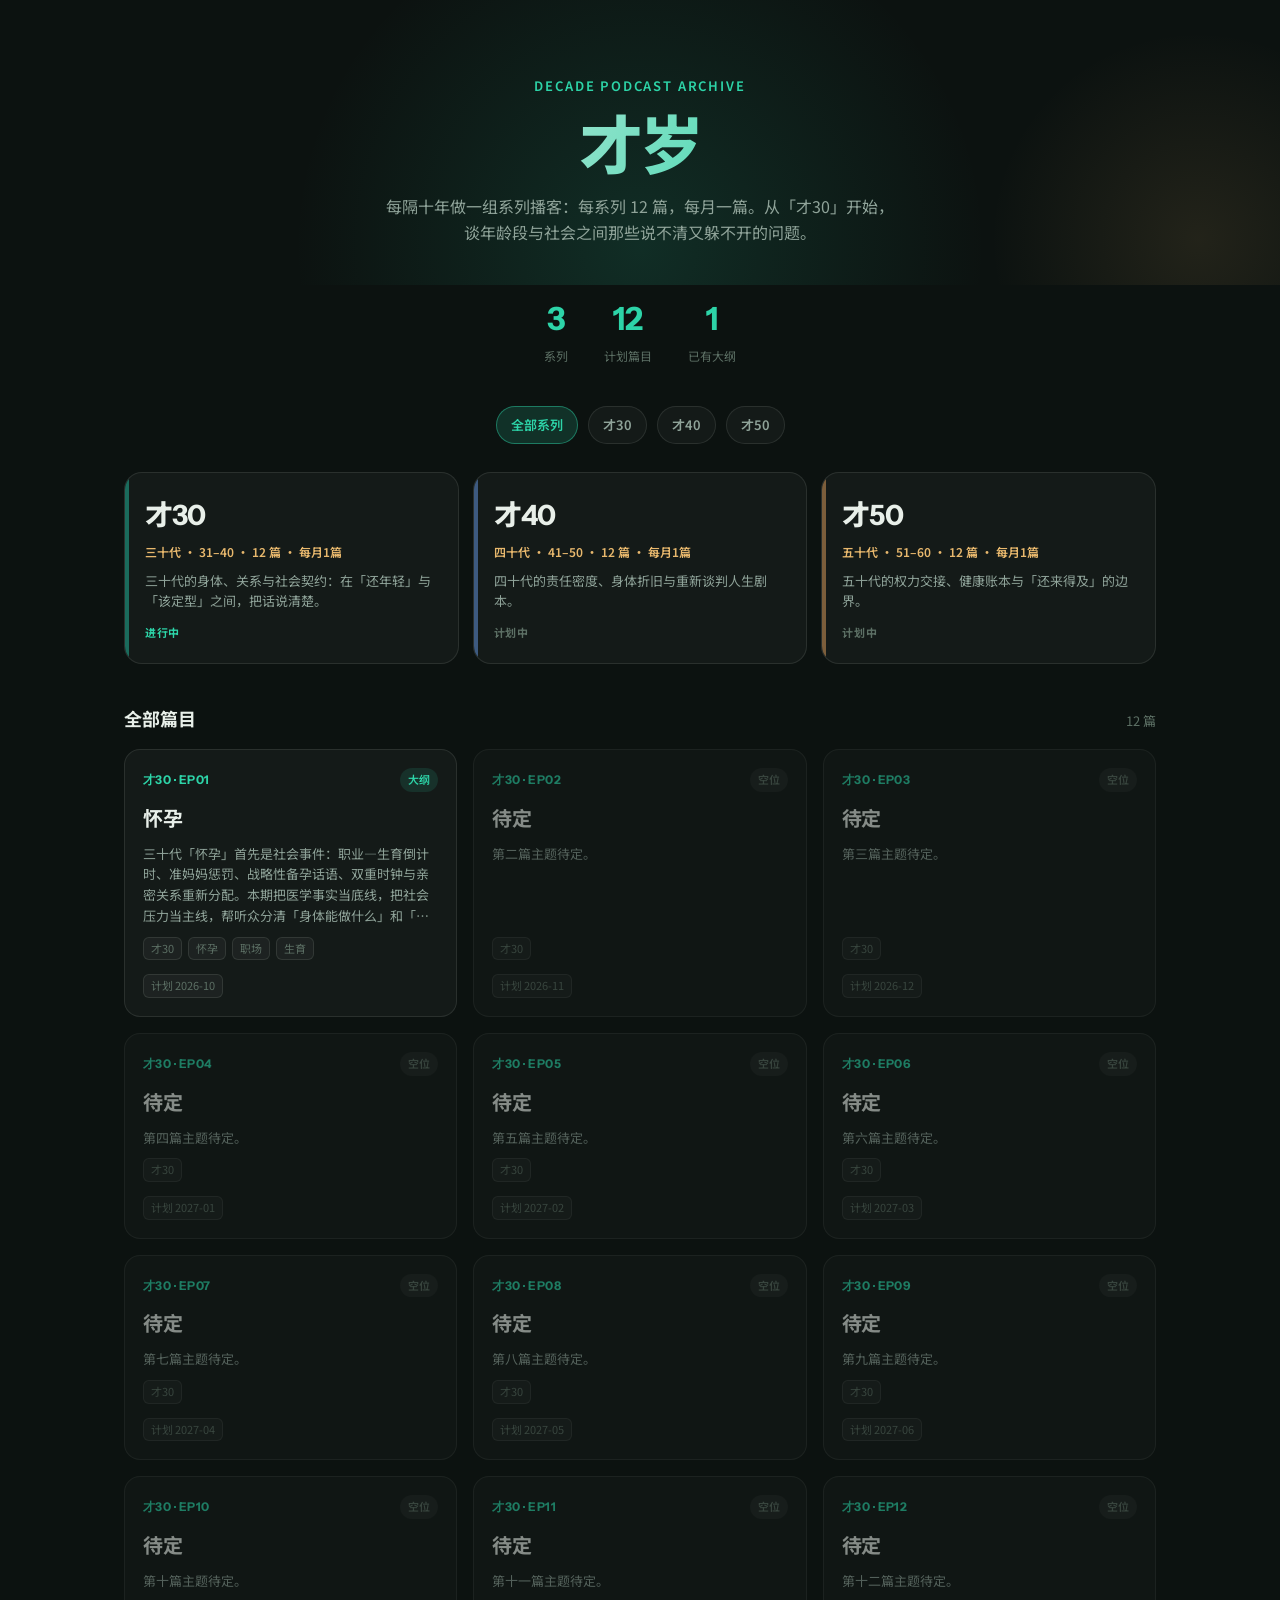
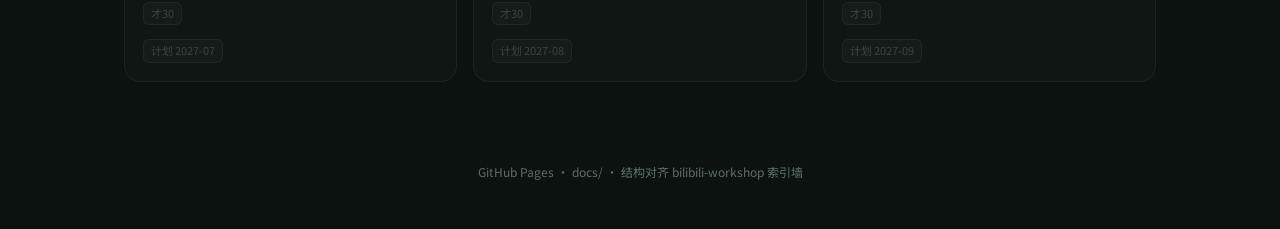
==== docs/index.html @ 861c8df3 "初始化才岁播客站点与才30首期怀孕大纲。 以 docs/ 作为 GitHub Pages 根目录，对齐 workshop 索引墙结构，便于后续按系列迭代发布。  Co-authored-by: Cur" ====
<!DOCTYPE html>
<html lang="zh-CN">
<head>
  <meta charset="UTF-8">
  <meta name="viewport" content="width=device-width, initial-scale=1.0">
  <title>才岁播客 · 十年一期</title>
  <link rel="preconnect" href="https://fonts.googleapis.com">
  <link rel="preconnect" href="https://fonts.gstatic.com" crossorigin>
  <link href="https://fonts.googleapis.com/css2?family=Instrument+Sans:wght@400;500;600;700;800&family=Noto+Sans+SC:wght@400;500;700&display=swap" rel="stylesheet">
  <style>
    * { margin: 0; padding: 0; box-sizing: border-box; }
    :root {
      --bg: #0c1210;
      --surface: rgba(255,255,255,0.035);
      --border: rgba(232,239,233,0.1);
      --text: #e8efe9;
      --text-secondary: #8fa399;
      --text-muted: #5c6f64;
      --accent: #2dd4a8;
      --accent-warm: #e8b86d;
      --card-hover: rgba(45,212,168,0.08);
    }
    body {
      font-family: "Noto Sans SC", "Instrument Sans", system-ui, sans-serif;
      background: var(--bg);
      min-height: 100vh;
      color: var(--text);
      line-height: 1.6;
    }

    .hero {
      position: relative;
      padding: 72px 24px 40px;
      text-align: center;
      overflow: hidden;
    }
    .hero::before {
      content: '';
      position: absolute;
      top: -40%;
      left: 50%;
      width: 720px;
      height: 720px;
      background: radial-gradient(circle, rgba(45,212,168,0.14) 0%, transparent 68%);
      transform: translateX(-50%);
      pointer-events: none;
    }
    .hero::after {
      content: '';
      position: absolute;
      top: 10%;
      right: -10%;
      width: 420px;
      height: 420px;
      background: radial-gradient(circle, rgba(232,184,109,0.1) 0%, transparent 70%);
      pointer-events: none;
    }
    .eyebrow {
      position: relative;
      display: inline-block;
      font-size: 13px;
      font-weight: 600;
      letter-spacing: 0.14em;
      text-transform: uppercase;
      color: var(--accent);
      margin-bottom: 16px;
    }
    .hero h1 {
      position: relative;
      font-family: "Instrument Sans", "Noto Sans SC", sans-serif;
      font-size: clamp(40px, 8vw, 64px);
      font-weight: 800;
      letter-spacing: -0.04em;
      line-height: 1.05;
      margin-bottom: 14px;
      background: linear-gradient(120deg, #e8efe9 20%, #2dd4a8 70%, #e8b86d 100%);
      -webkit-background-clip: text;
      -webkit-text-fill-color: transparent;
      background-clip: text;
    }
    .hero p {
      position: relative;
      font-size: 16px;
      color: var(--text-secondary);
      max-width: 520px;
      margin: 0 auto;
    }

    .stats-bar {
      display: flex;
      justify-content: center;
      gap: 36px;
      padding: 8px 24px 40px;
      flex-wrap: wrap;
    }
    .stat-item { text-align: center; }
    .stat-num {
      font-family: "Instrument Sans", sans-serif;
      font-size: 32px;
      font-weight: 800;
      color: var(--accent);
    }
    .stat-label {
      font-size: 12px;
      color: var(--text-muted);
      margin-top: 2px;
    }

    .controls {
      max-width: 1080px;
      margin: 0 auto 28px;
      padding: 0 24px;
      display: flex;
      flex-wrap: wrap;
      gap: 10px;
      justify-content: center;
    }
    .chip {
      border: 1px solid var(--border);
      background: var(--surface);
      color: var(--text-secondary);
      font: inherit;
      font-size: 13px;
      font-weight: 600;
      padding: 8px 14px;
      border-radius: 999px;
      cursor: pointer;
      transition: 0.2s ease;
    }
    .chip:hover { border-color: rgba(45,212,168,0.4); color: var(--text); }
    .chip.active {
      background: rgba(45,212,168,0.16);
      border-color: rgba(45,212,168,0.45);
      color: var(--accent);
    }

    .series-strip {
      max-width: 1080px;
      margin: 0 auto 40px;
      padding: 0 24px;
      display: grid;
      grid-template-columns: repeat(auto-fit, minmax(240px, 1fr));
      gap: 14px;
    }
    .series-card {
      background: var(--surface);
      border: 1px solid var(--border);
      border-radius: 18px;
      padding: 20px;
      text-align: left;
      cursor: pointer;
      transition: 0.2s ease;
      position: relative;
      overflow: hidden;
    }
    .series-card::before {
      content: '';
      position: absolute;
      left: 0; top: 0; bottom: 0;
      width: 4px;
      background: var(--accent-color, var(--accent));
    }
    .series-card:hover, .series-card.active {
      background: var(--card-hover);
      border-color: rgba(45,212,168,0.35);
      transform: translateY(-2px);
    }
    .series-card h2 {
      font-family: "Instrument Sans", "Noto Sans SC", sans-serif;
      font-size: 28px;
      font-weight: 800;
      letter-spacing: -0.03em;
      margin-bottom: 4px;
    }
    .series-meta {
      font-size: 12px;
      color: var(--accent-warm);
      font-weight: 600;
      margin-bottom: 10px;
    }
    .series-card p {
      font-size: 13px;
      color: var(--text-secondary);
      line-height: 1.55;
    }
    .series-status {
      display: inline-block;
      margin-top: 12px;
      font-size: 11px;
      font-weight: 700;
      letter-spacing: 0.06em;
      text-transform: uppercase;
      color: var(--text-muted);
    }
    .series-status.on { color: var(--accent); }

    .section-head {
      max-width: 1080px;
      margin: 0 auto 16px;
      padding: 0 24px;
      display: flex;
      align-items: baseline;
      justify-content: space-between;
      gap: 12px;
      flex-wrap: wrap;
    }
    .section-head h3 {
      font-size: 18px;
      font-weight: 700;
    }
    .section-head span {
      font-size: 13px;
      color: var(--text-muted);
    }

    .grid {
      max-width: 1080px;
      margin: 0 auto;
      padding: 0 24px 80px;
      display: grid;
      grid-template-columns: repeat(auto-fill, minmax(280px, 1fr));
      gap: 16px;
    }
    .ep-card {
      background: var(--surface);
      border: 1px solid var(--border);
      border-radius: 16px;
      padding: 18px;
      display: flex;
      flex-direction: column;
      gap: 10px;
      transition: 0.2s ease;
      text-decoration: none;
      color: inherit;
      min-height: 200px;
    }
    .ep-card:hover {
      background: var(--card-hover);
      border-color: rgba(45,212,168,0.35);
      transform: translateY(-2px);
    }
    .ep-card.slot {
      opacity: 0.55;
      cursor: default;
      pointer-events: none;
    }
    .ep-top {
      display: flex;
      justify-content: space-between;
      align-items: center;
      gap: 8px;
    }
    .ep-no {
      font-family: "Instrument Sans", sans-serif;
      font-size: 12px;
      font-weight: 700;
      color: var(--accent);
      letter-spacing: 0.04em;
    }
    .ep-status {
      font-size: 11px;
      font-weight: 600;
      padding: 3px 8px;
      border-radius: 999px;
      background: rgba(45,212,168,0.12);
      color: var(--accent);
    }
    .ep-status.slot {
      background: rgba(255,255,255,0.05);
      color: var(--text-muted);
    }
    .ep-card h4 {
      font-size: 20px;
      font-weight: 700;
      letter-spacing: -0.02em;
    }
    .ep-card .summary {
      font-size: 13px;
      color: var(--text-secondary);
      flex: 1;
      display: -webkit-box;
      -webkit-line-clamp: 4;
      -webkit-box-orient: vertical;
      overflow: hidden;
    }
    .tags { display: flex; flex-wrap: wrap; gap: 6px; }
    .tag {
      font-size: 11px;
      color: var(--text-muted);
      background: rgba(255,255,255,0.04);
      border: 1px solid var(--border);
      border-radius: 6px;
      padding: 2px 7px;
    }
    .empty {
      grid-column: 1 / -1;
      text-align: center;
      padding: 48px 20px;
      color: var(--text-muted);
      font-size: 14px;
    }

    footer {
      text-align: center;
      padding: 0 24px 48px;
      font-size: 12px;
      color: var(--text-muted);
    }
  </style>
</head>
<body>
  <header class="hero">
    <div class="eyebrow">Decade Podcast Archive</div>
    <h1>才岁</h1>
    <p>每隔十年做一组系列播客：每系列 12 篇，每月一篇。从「才30」开始，谈年龄段与社会之间那些说不清又躲不开的问题。</p>
  </header>

  <div class="stats-bar" id="stats">
    <div class="stat-item"><div class="stat-num" id="stat-series">0</div><div class="stat-label">系列</div></div>
    <div class="stat-item"><div class="stat-num" id="stat-eps">0</div><div class="stat-label">计划篇目</div></div>
    <div class="stat-item"><div class="stat-num" id="stat-ready">0</div><div class="stat-label">已有大纲</div></div>
  </div>

  <div class="controls" id="chips"></div>
  <div class="series-strip" id="series"></div>

  <div class="section-head">
    <h3 id="list-title">全部篇目</h3>
    <span id="list-sub">按系列与期数排列</span>
  </div>
  <div class="grid" id="grid"></div>

  <footer>GitHub Pages · docs/ · 结构对齐 bilibili-workshop 索引墙</footer>

  <script>
    const STATUS_LABEL = {
      outline: '大纲',
      draft: '草稿',
      published: '已发布',
      slot: '空位'
    };

    let seriesList = [];
    let episodes = [];
    let activeSeries = 'all';

    function qsSeries() {
      const p = new URLSearchParams(location.search).get('series');
      return p || 'all';
    }

    function setSeries(id, push = true) {
      activeSeries = id;
      if (push) {
        const url = new URL(location.href);
        if (id === 'all') url.searchParams.delete('series');
        else url.searchParams.set('series', id);
        history.replaceState(null, '', url);
      }
      renderChips();
      renderSeries();
      renderEpisodes();
    }

    function renderStats() {
      document.getElementById('stat-series').textContent = seriesList.length;
      document.getElementById('stat-eps').textContent = episodes.length;
      document.getElementById('stat-ready').textContent =
        episodes.filter(e => e.status !== 'slot').length;
    }

    function renderChips() {
      const el = document.getElementById('chips');
      const items = [{ id: 'all', title: '全部系列' }, ...seriesList];
      el.innerHTML = items.map(s =>
        `<button class="chip ${activeSeries === s.id ? 'active' : ''}" data-id="${s.id}">${s.title}</button>`
      ).join('');
      el.querySelectorAll('.chip').forEach(btn => {
        btn.addEventListener('click', () => setSeries(btn.dataset.id));
      });
    }

    function renderSeries() {
      const el = document.getElementById('series');
      el.innerHTML = seriesList.map(s => {
        const active = activeSeries === s.id ? 'active' : '';
        const on = s.status === 'active';
        return `
          <article class="series-card ${active}" data-id="${s.id}" style="--accent-color:${s.cover_accent || '#2dd4a8'}">
            <h2>${s.title}</h2>
            <div class="series-meta">${s.decade_label} · ${s.age_span} · ${s.planned_episodes} 篇 · ${s.interval}</div>
            <p>${s.theme}</p>
            <div class="series-status ${on ? 'on' : ''}">${on ? '进行中' : '计划中'}</div>
          </article>`;
      }).join('');
      el.querySelectorAll('.series-card').forEach(card => {
        card.addEventListener('click', () => setSeries(card.dataset.id));
      });
    }

    function renderEpisodes() {
      const list = activeSeries === 'all'
        ? episodes
        : episodes.filter(e => e.series === activeSeries);

      const title = document.getElementById('list-title');
      const sub = document.getElementById('list-sub');
      if (activeSeries === 'all') {
        title.textContent = '全部篇目';
        sub.textContent = `${list.length} 篇`;
      } else {
        const s = seriesList.find(x => x.id === activeSeries);
        title.textContent = s ? s.title : activeSeries;
        sub.textContent = `${list.length} / 12 · ${s ? s.theme : ''}`;
      }

      const grid = document.getElementById('grid');
      if (!list.length) {
        grid.innerHTML = '<div class="empty">这个系列还没有篇目。</div>';
        return;
      }

      grid.innerHTML = list.map(ep => {
        const isSlot = ep.status === 'slot';
        const href = ep.outputs && ep.outputs.outline ? ep.outputs.outline : null;
        const tagHtml = (ep.tags || []).slice(0, 4).map(t => `<span class="tag">${t}</span>`).join('');
        const inner = `
          <div class="ep-top">
            <span class="ep-no">${ep.series_title || ''} · EP${String(ep.episode).padStart(2, '0')}</span>
            <span class="ep-status ${isSlot ? 'slot' : ''}">${STATUS_LABEL[ep.status] || ep.status}</span>
          </div>
          <h4>${ep.title}</h4>
          <p class="summary">${ep.summary || ''}</p>
          <div class="tags">${tagHtml}</div>
          ${ep.planned_month ? `<div class="tag" style="align-self:flex-start;margin-top:4px">计划 ${ep.planned_month}</div>` : ''}
        `;
        if (href && !isSlot) {
          return `<a class="ep-card" href="${href}">${inner}</a>`;
        }
        return `<div class="ep-card slot">${inner}</div>`;
      }).join('');
    }

    async function boot() {
      const [sRes, eRes] = await Promise.all([
        fetch('series.json'),
        fetch('episodes.json')
      ]);
      seriesList = await sRes.json();
      episodes = await eRes.json();
      episodes.sort((a, b) => {
        if (a.series !== b.series) return a.series.localeCompare(b.series);
        return a.episode - b.episode;
      });
      renderStats();
      setSeries(qsSeries(), false);
    }

    boot().catch(err => {
      document.getElementById('grid').innerHTML =
        `<div class="empty">加载失败：${err.message}</div>`;
    });
  </script>
</body>
</html>
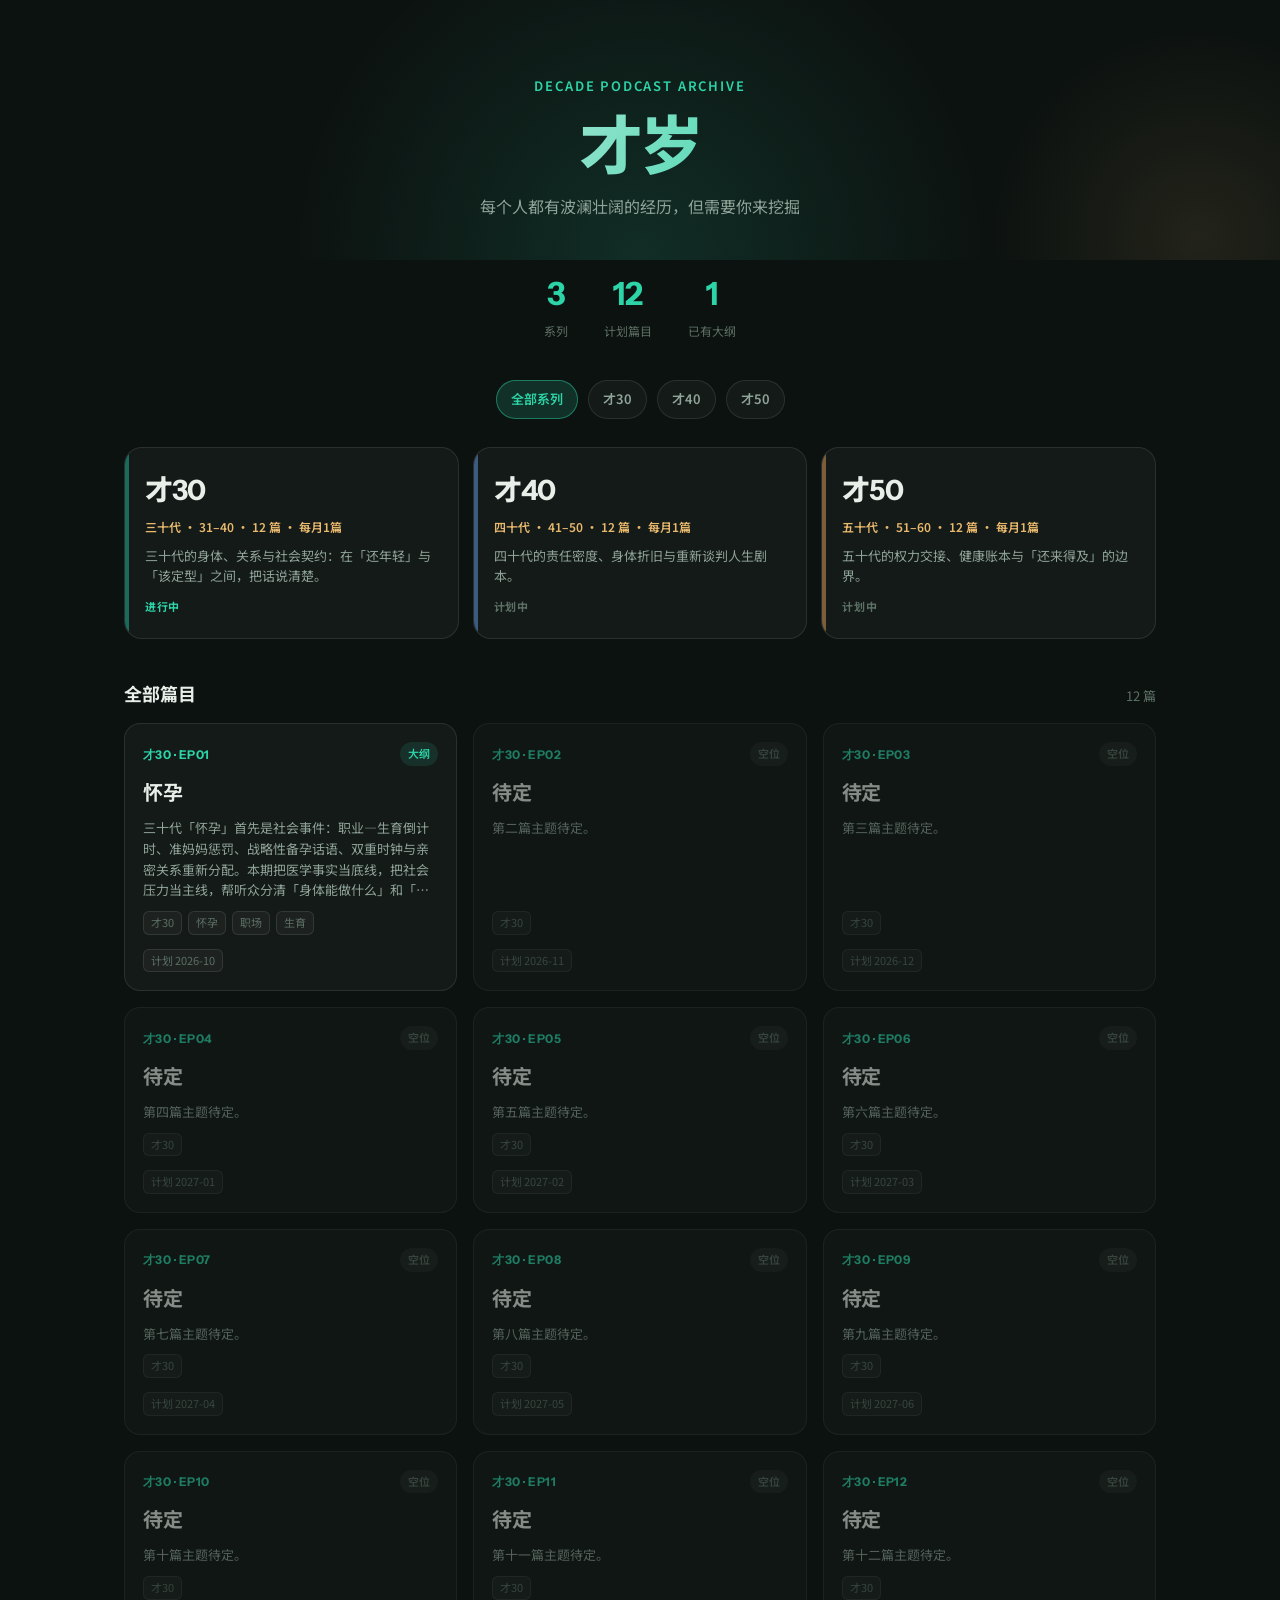
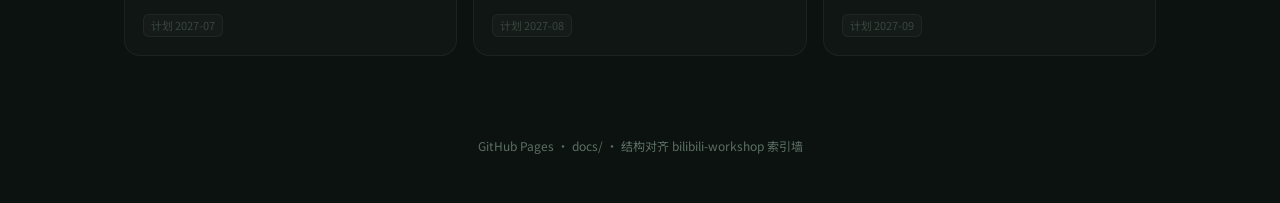
==== commit 06cbfa01: "更新站点副标题 Co-authored-by: Cursor <cursoragent@cursor.com>" ====
--- a/docs/index.html
+++ b/docs/index.html
@@ -312,7 +312,7 @@
   <header class="hero">
     <div class="eyebrow">Decade Podcast Archive</div>
     <h1>才岁</h1>
-    <p>每隔十年做一组系列播客：每系列 12 篇，每月一篇。从「才30」开始，谈年龄段与社会之间那些说不清又躲不开的问题。</p>
+    <p>每个人都有波澜壮阔的经历，但需要你来挖掘</p>
   </header>
 
   <div class="stats-bar" id="stats">
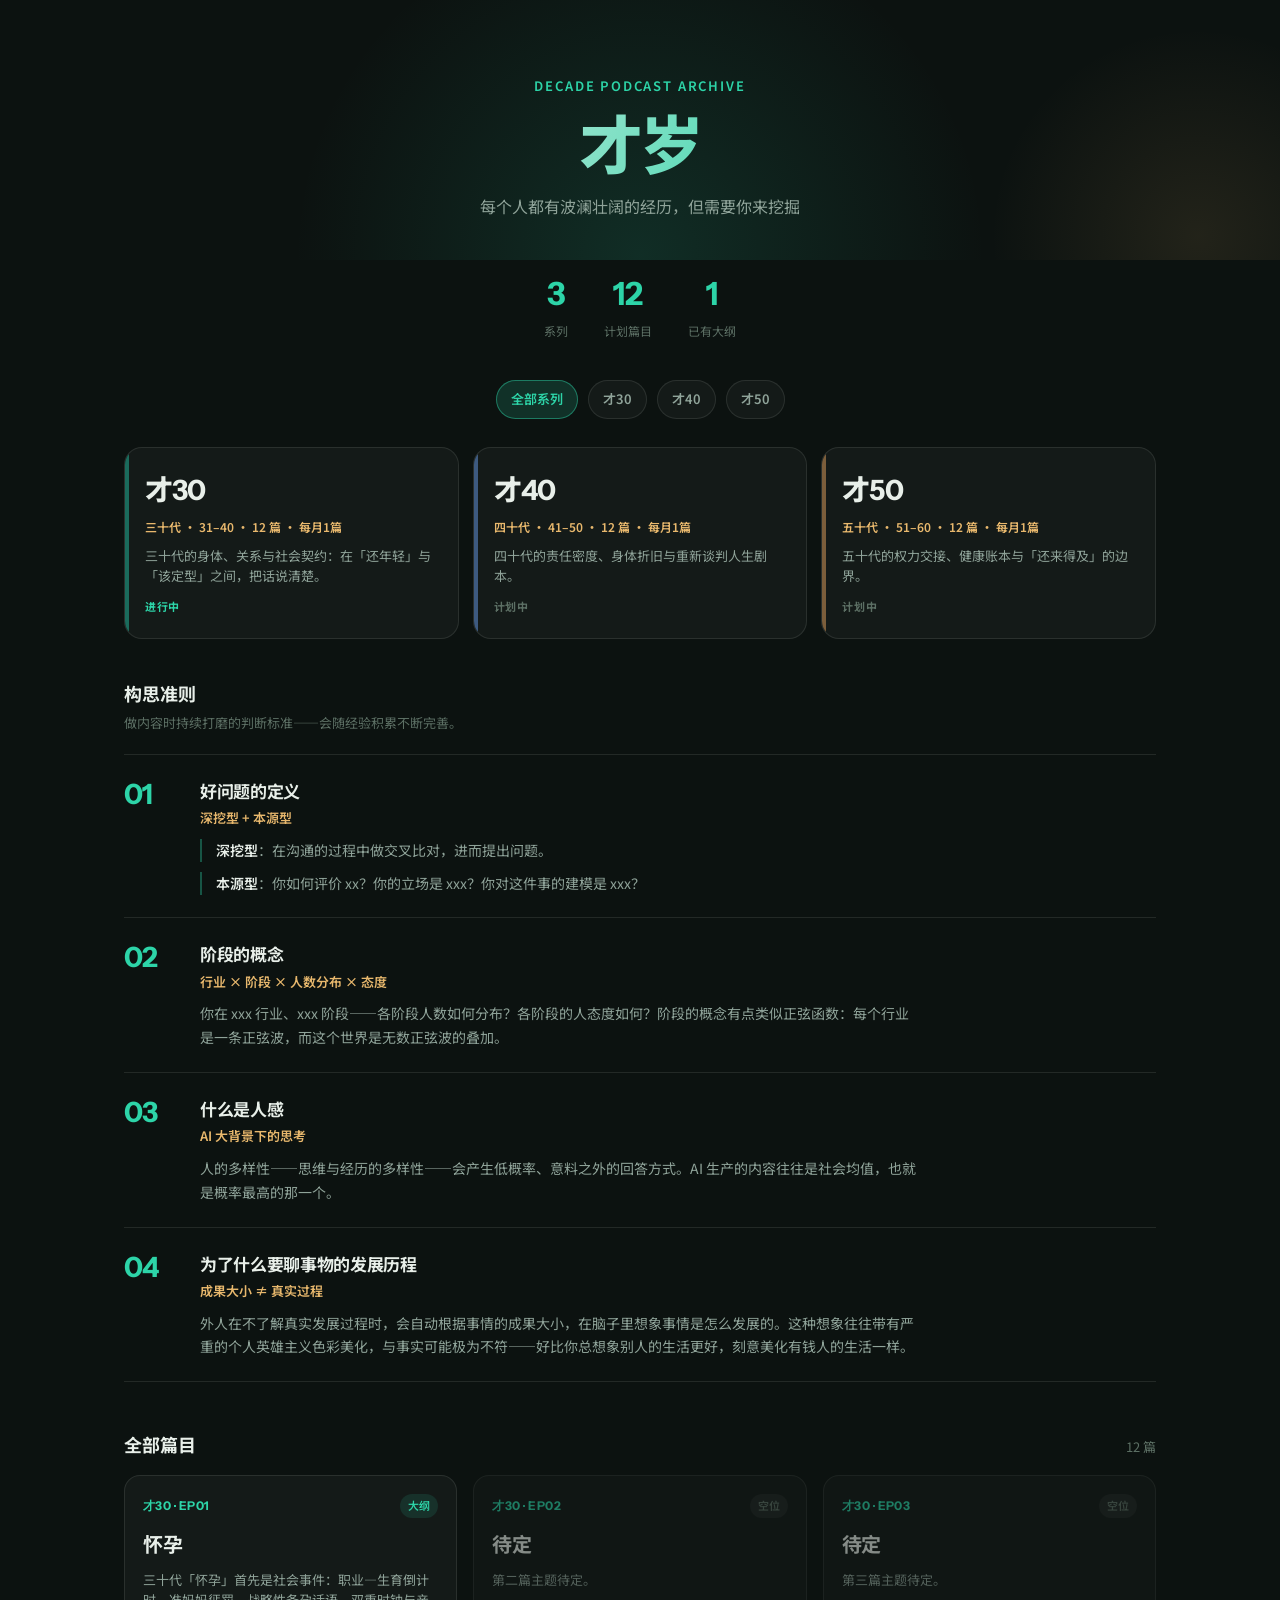
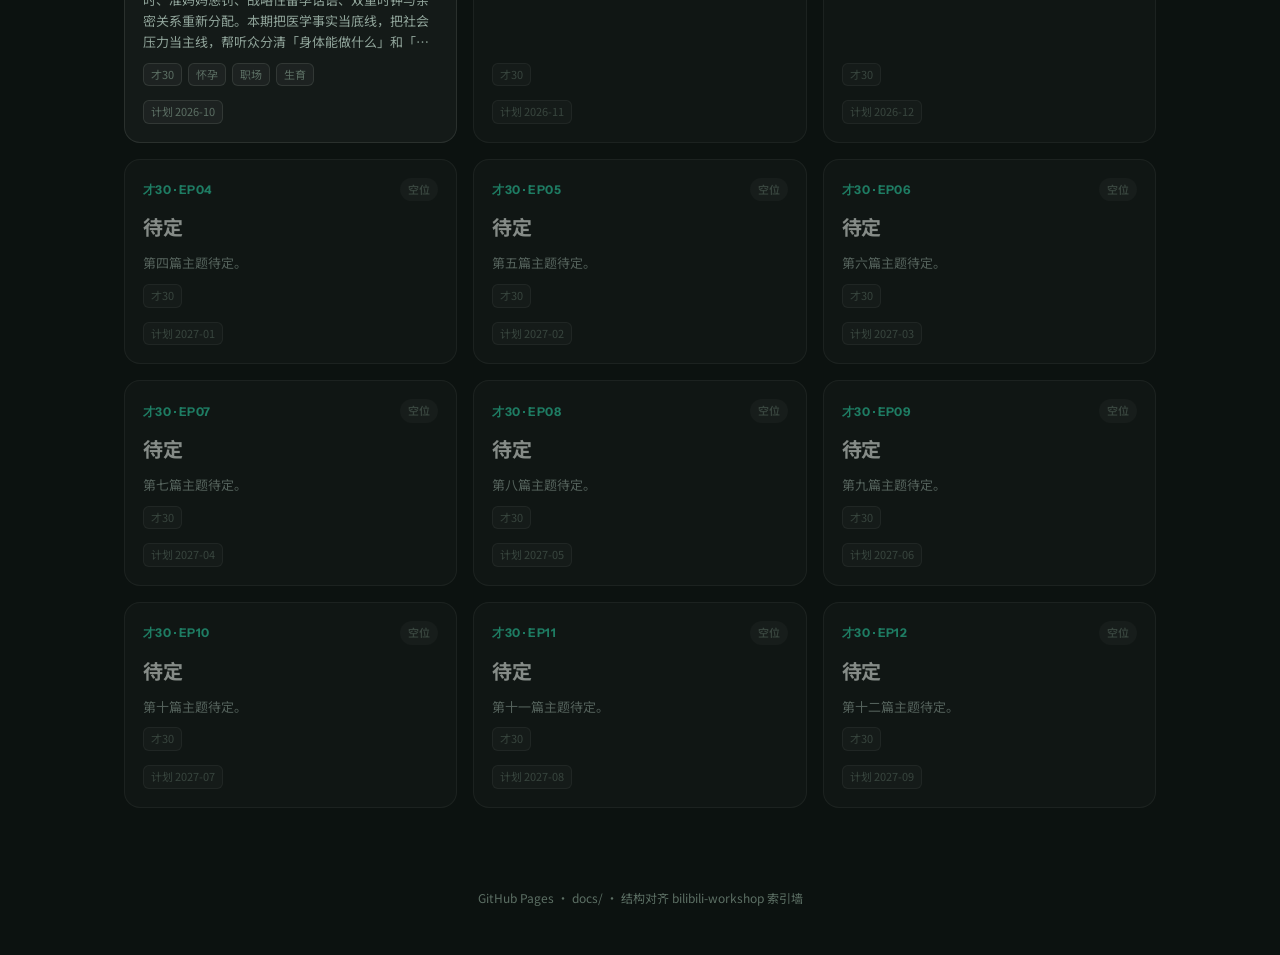
==== commit daf1a142: "在首页加入可扩展的构思准则区块。 Co-authored-by: Cursor <cursoragent@cursor.com>" ====
--- a/docs/index.html
+++ b/docs/index.html
@@ -300,6 +300,91 @@
       font-size: 14px;
     }
 
+    .principles {
+      max-width: 1080px;
+      margin: 0 auto 48px;
+      padding: 0 24px;
+    }
+    .principles-intro {
+      margin-bottom: 20px;
+    }
+    .principles-intro h3 {
+      font-size: 18px;
+      font-weight: 700;
+      margin-bottom: 6px;
+    }
+    .principles-intro p {
+      font-size: 13px;
+      color: var(--text-muted);
+      max-width: 560px;
+    }
+    .principle-list {
+      display: flex;
+      flex-direction: column;
+      gap: 0;
+      border-top: 1px solid var(--border);
+    }
+    .principle {
+      display: grid;
+      grid-template-columns: 56px 1fr;
+      gap: 16px 20px;
+      padding: 22px 0;
+      border-bottom: 1px solid var(--border);
+    }
+    .principle-no {
+      font-family: "Instrument Sans", sans-serif;
+      font-size: 28px;
+      font-weight: 800;
+      letter-spacing: -0.04em;
+      color: var(--accent);
+      line-height: 1.1;
+      padding-top: 2px;
+    }
+    .principle-title {
+      font-size: 17px;
+      font-weight: 700;
+      letter-spacing: -0.02em;
+      margin-bottom: 4px;
+    }
+    .principle-lede {
+      font-size: 13px;
+      font-weight: 600;
+      color: var(--accent-warm);
+      margin-bottom: 10px;
+    }
+    .principle-body {
+      font-size: 14px;
+      color: var(--text-secondary);
+      line-height: 1.7;
+      max-width: 720px;
+    }
+    .principle-points {
+      list-style: none;
+      display: flex;
+      flex-direction: column;
+      gap: 10px;
+      margin-top: 4px;
+      max-width: 720px;
+    }
+    .principle-points li {
+      font-size: 14px;
+      color: var(--text-secondary);
+      line-height: 1.65;
+      padding-left: 14px;
+      border-left: 2px solid rgba(45,212,168,0.35);
+    }
+    .principle-points strong {
+      color: var(--text);
+      font-weight: 600;
+    }
+    @media (max-width: 560px) {
+      .principle {
+        grid-template-columns: 40px 1fr;
+        gap: 8px 14px;
+      }
+      .principle-no { font-size: 22px; }
+    }
+
     footer {
       text-align: center;
       padding: 0 24px 48px;
@@ -324,6 +409,14 @@
   <div class="controls" id="chips"></div>
   <div class="series-strip" id="series"></div>
 
+  <section class="principles" id="principles" aria-labelledby="principles-heading">
+    <div class="principles-intro">
+      <h3 id="principles-heading">构思准则</h3>
+      <p>做内容时持续打磨的判断标准——会随经验积累不断完善。</p>
+    </div>
+    <div class="principle-list" id="principle-list"></div>
+  </section>
+
   <div class="section-head">
     <h3 id="list-title">全部篇目</h3>
     <span id="list-sub">按系列与期数排列</span>
@@ -342,7 +435,46 @@
 
     let seriesList = [];
     let episodes = [];
+    let principles = [];
     let activeSeries = 'all';
+
+    function escapeHtml(s) {
+      return String(s)
+        .replace(/&/g, '&amp;')
+        .replace(/</g, '&lt;')
+        .replace(/>/g, '&gt;')
+        .replace(/"/g, '&quot;');
+    }
+
+    function renderPrinciples() {
+      const el = document.getElementById('principle-list');
+      if (!principles.length) {
+        el.innerHTML = '<div class="empty" style="padding:24px 0">准则还在酝酿中。</div>';
+        return;
+      }
+      el.innerHTML = principles.map((p, i) => {
+        const no = String(i + 1).padStart(2, '0');
+        const points = (p.points || []).map(pt =>
+          `<li><strong>${escapeHtml(pt.label)}</strong>：${escapeHtml(pt.text)}</li>`
+        ).join('');
+        const body = p.body
+          ? `<p class="principle-body">${escapeHtml(p.body)}</p>`
+          : '';
+        const pointsHtml = points
+          ? `<ul class="principle-points">${points}</ul>`
+          : '';
+        return `
+          <article class="principle" id="principle-${escapeHtml(p.id)}">
+            <div class="principle-no">${no}</div>
+            <div>
+              <h4 class="principle-title">${escapeHtml(p.title)}</h4>
+              ${p.lede ? `<div class="principle-lede">${escapeHtml(p.lede)}</div>` : ''}
+              ${body}
+              ${pointsHtml}
+            </div>
+          </article>`;
+      }).join('');
+    }
 
     function qsSeries() {
       const p = new URLSearchParams(location.search).get('series');
@@ -442,17 +574,20 @@
     }
 
     async function boot() {
-      const [sRes, eRes] = await Promise.all([
+      const [sRes, eRes, pRes] = await Promise.all([
         fetch('series.json'),
-        fetch('episodes.json')
+        fetch('episodes.json'),
+        fetch('principles.json')
       ]);
       seriesList = await sRes.json();
       episodes = await eRes.json();
+      principles = await pRes.json();
       episodes.sort((a, b) => {
         if (a.series !== b.series) return a.series.localeCompare(b.series);
         return a.episode - b.episode;
       });
       renderStats();
+      renderPrinciples();
       setSeries(qsSeries(), false);
     }
 
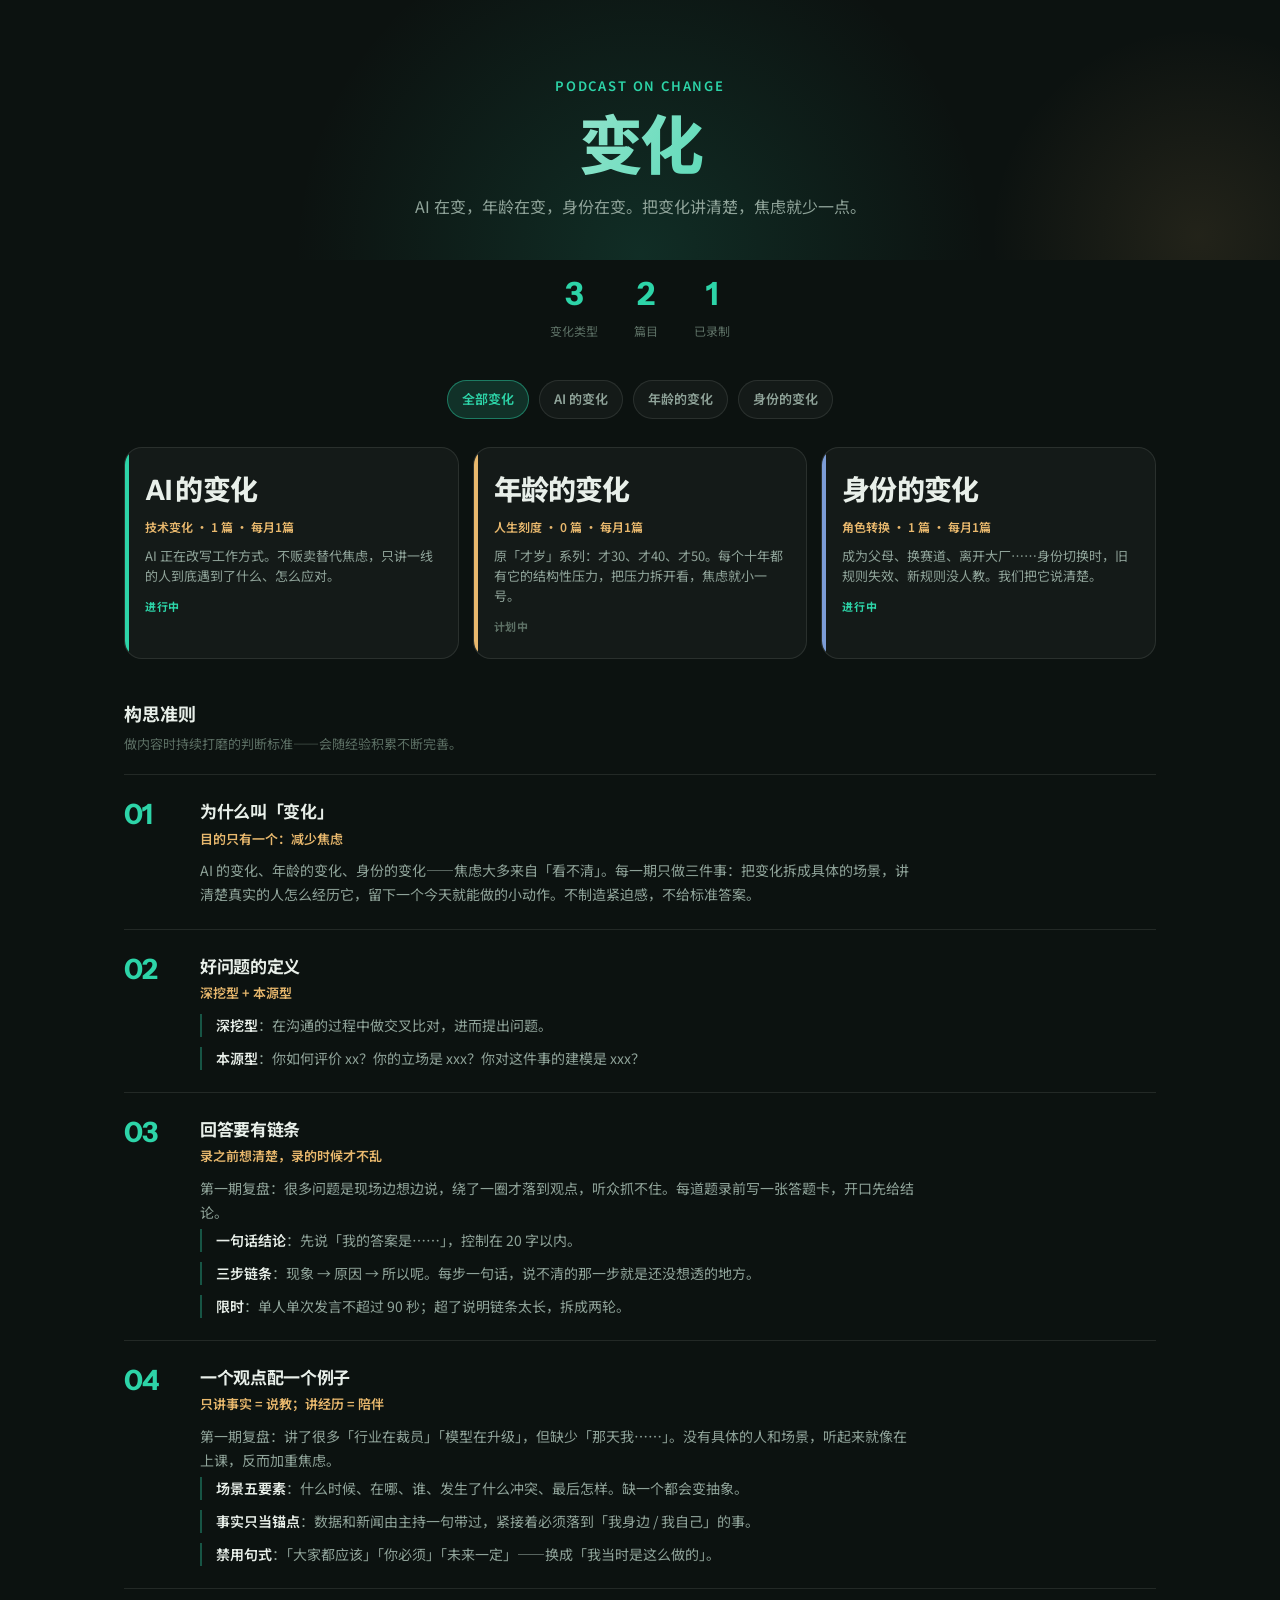
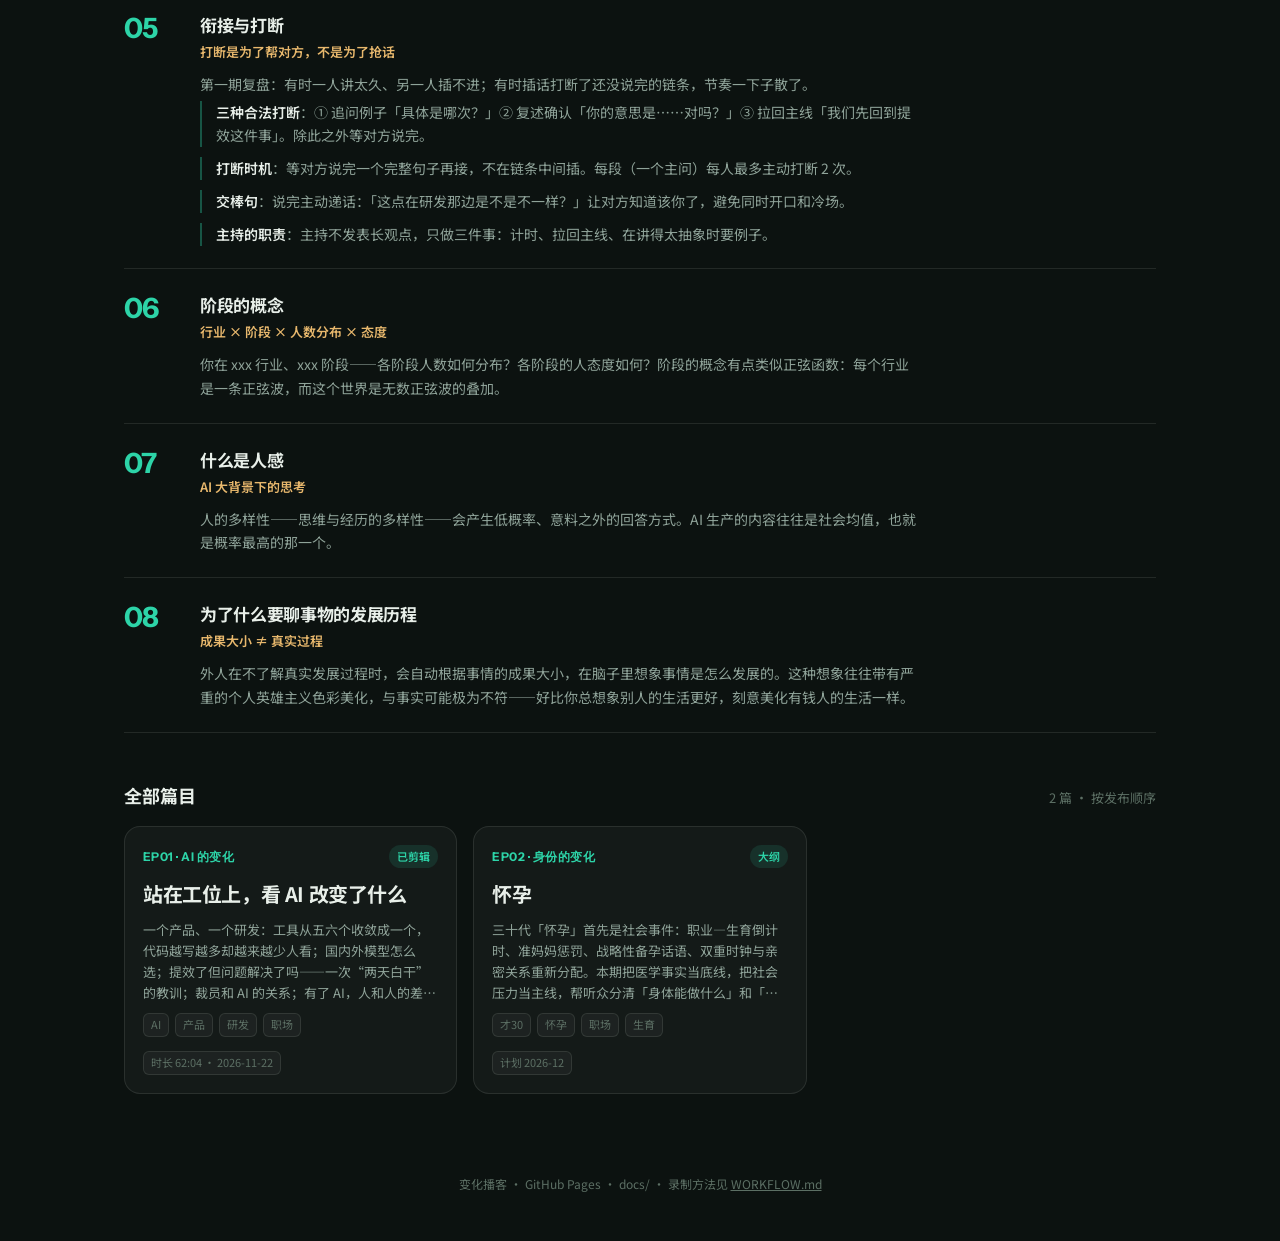
==== commit 2285ffb4: "改版为「变化」播客，发布 EP01 AI 的变化成片与剪辑流水线 Co-authored-by: Cursor <cursoragent@cursor.com>" ====
--- a/docs/index.html
+++ b/docs/index.html
@@ -3,7 +3,7 @@
 <head>
   <meta charset="UTF-8">
   <meta name="viewport" content="width=device-width, initial-scale=1.0">
-  <title>才岁播客 · 十年一期</title>
+  <title>变化 · 播客</title>
   <link rel="preconnect" href="https://fonts.googleapis.com">
   <link rel="preconnect" href="https://fonts.gstatic.com" crossorigin>
   <link href="https://fonts.googleapis.com/css2?family=Instrument+Sans:wght@400;500;600;700;800&family=Noto+Sans+SC:wght@400;500;700&display=swap" rel="stylesheet">
@@ -395,15 +395,15 @@
 </head>
 <body>
   <header class="hero">
-    <div class="eyebrow">Decade Podcast Archive</div>
-    <h1>才岁</h1>
-    <p>每个人都有波澜壮阔的经历，但需要你来挖掘</p>
+    <div class="eyebrow">Podcast on Change</div>
+    <h1>变化</h1>
+    <p>AI 在变，年龄在变，身份在变。把变化讲清楚，焦虑就少一点。</p>
   </header>
 
   <div class="stats-bar" id="stats">
-    <div class="stat-item"><div class="stat-num" id="stat-series">0</div><div class="stat-label">系列</div></div>
-    <div class="stat-item"><div class="stat-num" id="stat-eps">0</div><div class="stat-label">计划篇目</div></div>
-    <div class="stat-item"><div class="stat-num" id="stat-ready">0</div><div class="stat-label">已有大纲</div></div>
+    <div class="stat-item"><div class="stat-num" id="stat-series">0</div><div class="stat-label">变化类型</div></div>
+    <div class="stat-item"><div class="stat-num" id="stat-eps">0</div><div class="stat-label">篇目</div></div>
+    <div class="stat-item"><div class="stat-num" id="stat-ready">0</div><div class="stat-label">已录制</div></div>
   </div>
 
   <div class="controls" id="chips"></div>
@@ -423,15 +423,17 @@
   </div>
   <div class="grid" id="grid"></div>
 
-  <footer>GitHub Pages · docs/ · 结构对齐 bilibili-workshop 索引墙</footer>
+  <footer>变化播客 · GitHub Pages · docs/ · 录制方法见 <a href="WORKFLOW.md" style="color:inherit">WORKFLOW.md</a></footer>
 
   <script>
     const STATUS_LABEL = {
       outline: '大纲',
       draft: '草稿',
+      edited: '已剪辑',
       published: '已发布',
       slot: '空位'
     };
+    const RECORDED = new Set(['edited', 'published']);
 
     let seriesList = [];
     let episodes = [];
@@ -498,12 +500,12 @@
       document.getElementById('stat-series').textContent = seriesList.length;
       document.getElementById('stat-eps').textContent = episodes.length;
       document.getElementById('stat-ready').textContent =
-        episodes.filter(e => e.status !== 'slot').length;
+        episodes.filter(e => RECORDED.has(e.status)).length;
     }
 
     function renderChips() {
       const el = document.getElementById('chips');
-      const items = [{ id: 'all', title: '全部系列' }, ...seriesList];
+      const items = [{ id: 'all', title: '全部变化' }, ...seriesList];
       el.innerHTML = items.map(s =>
         `<button class="chip ${activeSeries === s.id ? 'active' : ''}" data-id="${s.id}">${s.title}</button>`
       ).join('');
@@ -517,10 +519,11 @@
       el.innerHTML = seriesList.map(s => {
         const active = activeSeries === s.id ? 'active' : '';
         const on = s.status === 'active';
+        const count = episodes.filter(e => e.series === s.id).length;
         return `
           <article class="series-card ${active}" data-id="${s.id}" style="--accent-color:${s.cover_accent || '#2dd4a8'}">
             <h2>${s.title}</h2>
-            <div class="series-meta">${s.decade_label} · ${s.age_span} · ${s.planned_episodes} 篇 · ${s.interval}</div>
+            <div class="series-meta">${s.kind_label} · ${count} 篇 · ${s.interval}</div>
             <p>${s.theme}</p>
             <div class="series-status ${on ? 'on' : ''}">${on ? '进行中' : '计划中'}</div>
           </article>`;
@@ -539,11 +542,11 @@
       const sub = document.getElementById('list-sub');
       if (activeSeries === 'all') {
         title.textContent = '全部篇目';
-        sub.textContent = `${list.length} 篇`;
+        sub.textContent = `${list.length} 篇 · 按发布顺序`;
       } else {
         const s = seriesList.find(x => x.id === activeSeries);
         title.textContent = s ? s.title : activeSeries;
-        sub.textContent = `${list.length} / 12 · ${s ? s.theme : ''}`;
+        sub.textContent = `${list.length} 篇`;
       }
 
       const grid = document.getElementById('grid');
@@ -558,13 +561,15 @@
         const tagHtml = (ep.tags || []).slice(0, 4).map(t => `<span class="tag">${t}</span>`).join('');
         const inner = `
           <div class="ep-top">
-            <span class="ep-no">${ep.series_title || ''} · EP${String(ep.episode).padStart(2, '0')}</span>
+            <span class="ep-no">EP${String(ep.episode).padStart(2, '0')} · ${ep.series_title || ''}</span>
             <span class="ep-status ${isSlot ? 'slot' : ''}">${STATUS_LABEL[ep.status] || ep.status}</span>
           </div>
           <h4>${ep.title}</h4>
           <p class="summary">${ep.summary || ''}</p>
           <div class="tags">${tagHtml}</div>
-          ${ep.planned_month ? `<div class="tag" style="align-self:flex-start;margin-top:4px">计划 ${ep.planned_month}</div>` : ''}
+          ${RECORDED.has(ep.status) && ep.duration
+            ? `<div class="tag" style="align-self:flex-start;margin-top:4px">时长 ${ep.duration} · ${ep.date}</div>`
+            : ep.planned_month ? `<div class="tag" style="align-self:flex-start;margin-top:4px">计划 ${ep.planned_month}</div>` : ''}
         `;
         if (href && !isSlot) {
           return `<a class="ep-card" href="${href}">${inner}</a>`;
@@ -582,10 +587,7 @@
       seriesList = await sRes.json();
       episodes = await eRes.json();
       principles = await pRes.json();
-      episodes.sort((a, b) => {
-        if (a.series !== b.series) return a.series.localeCompare(b.series);
-        return a.episode - b.episode;
-      });
+      episodes.sort((a, b) => a.episode - b.episode);
       renderStats();
       renderPrinciples();
       setSeries(qsSeries(), false);
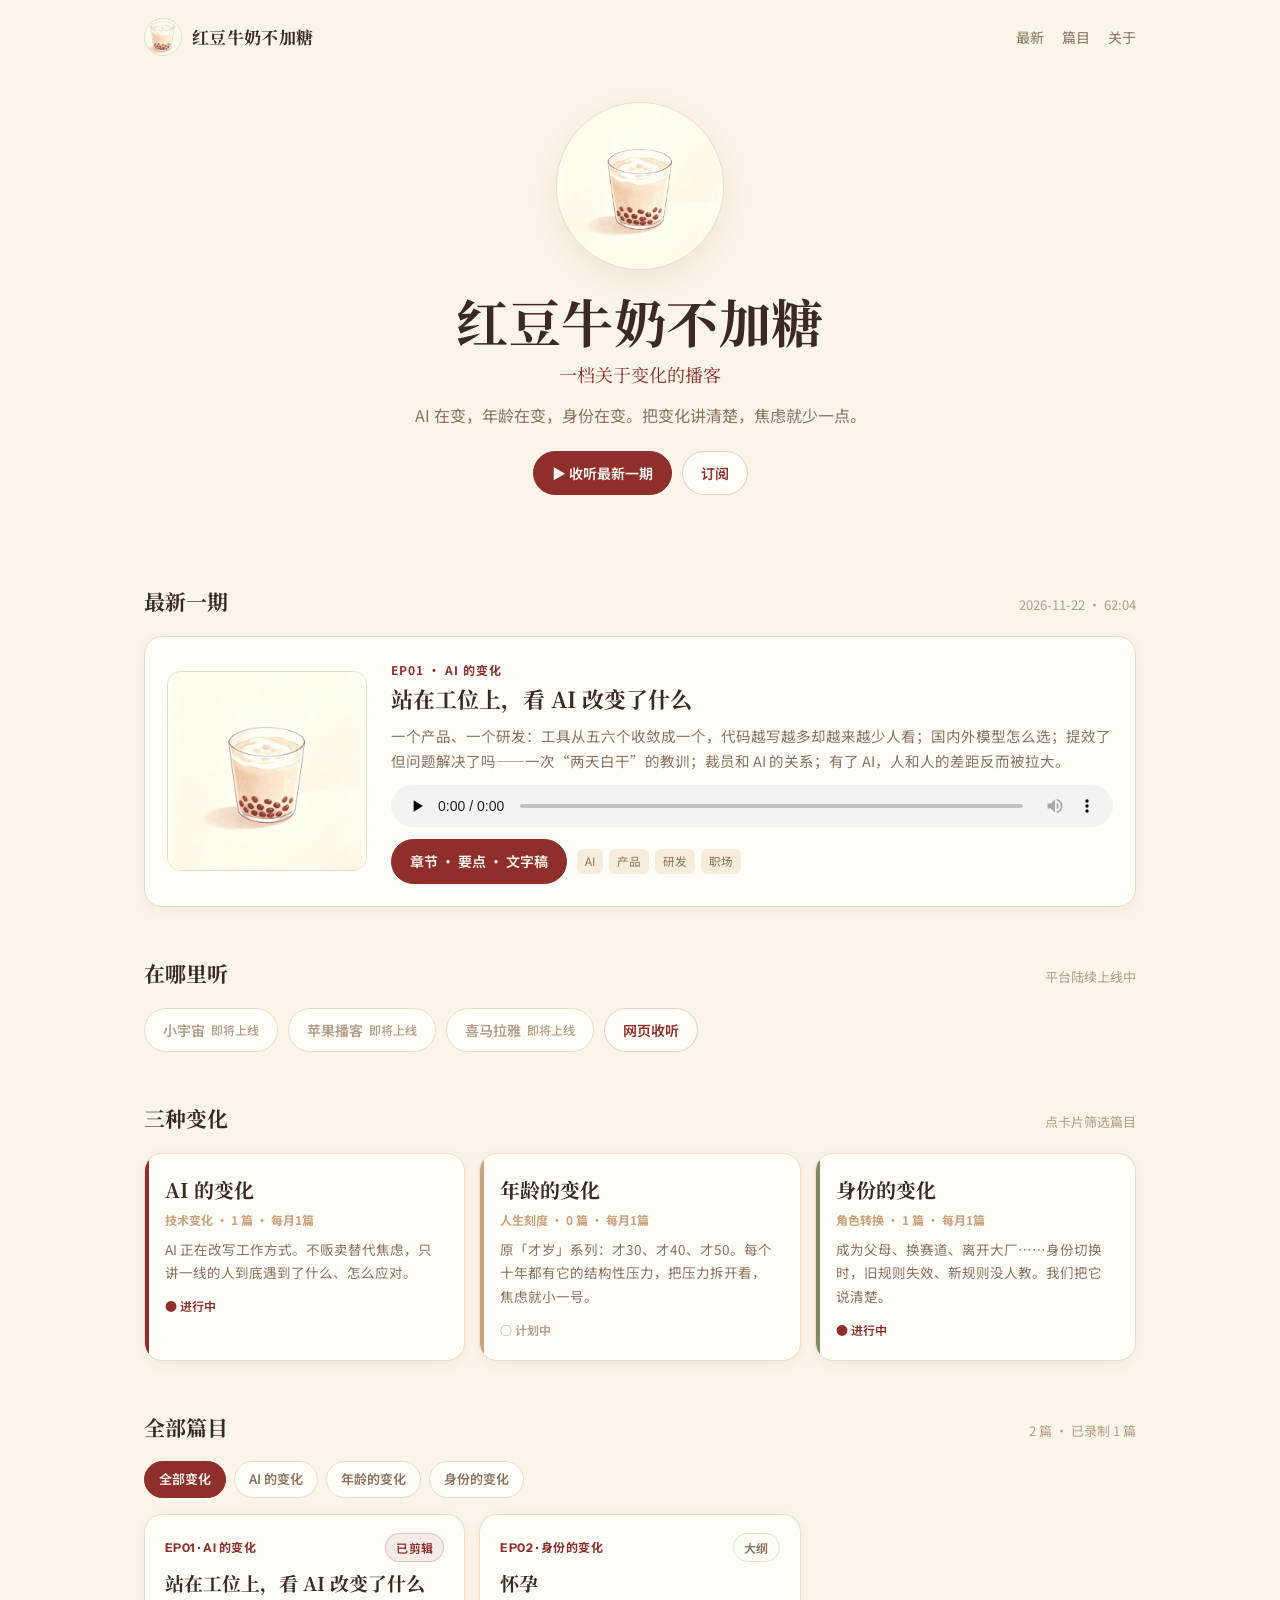
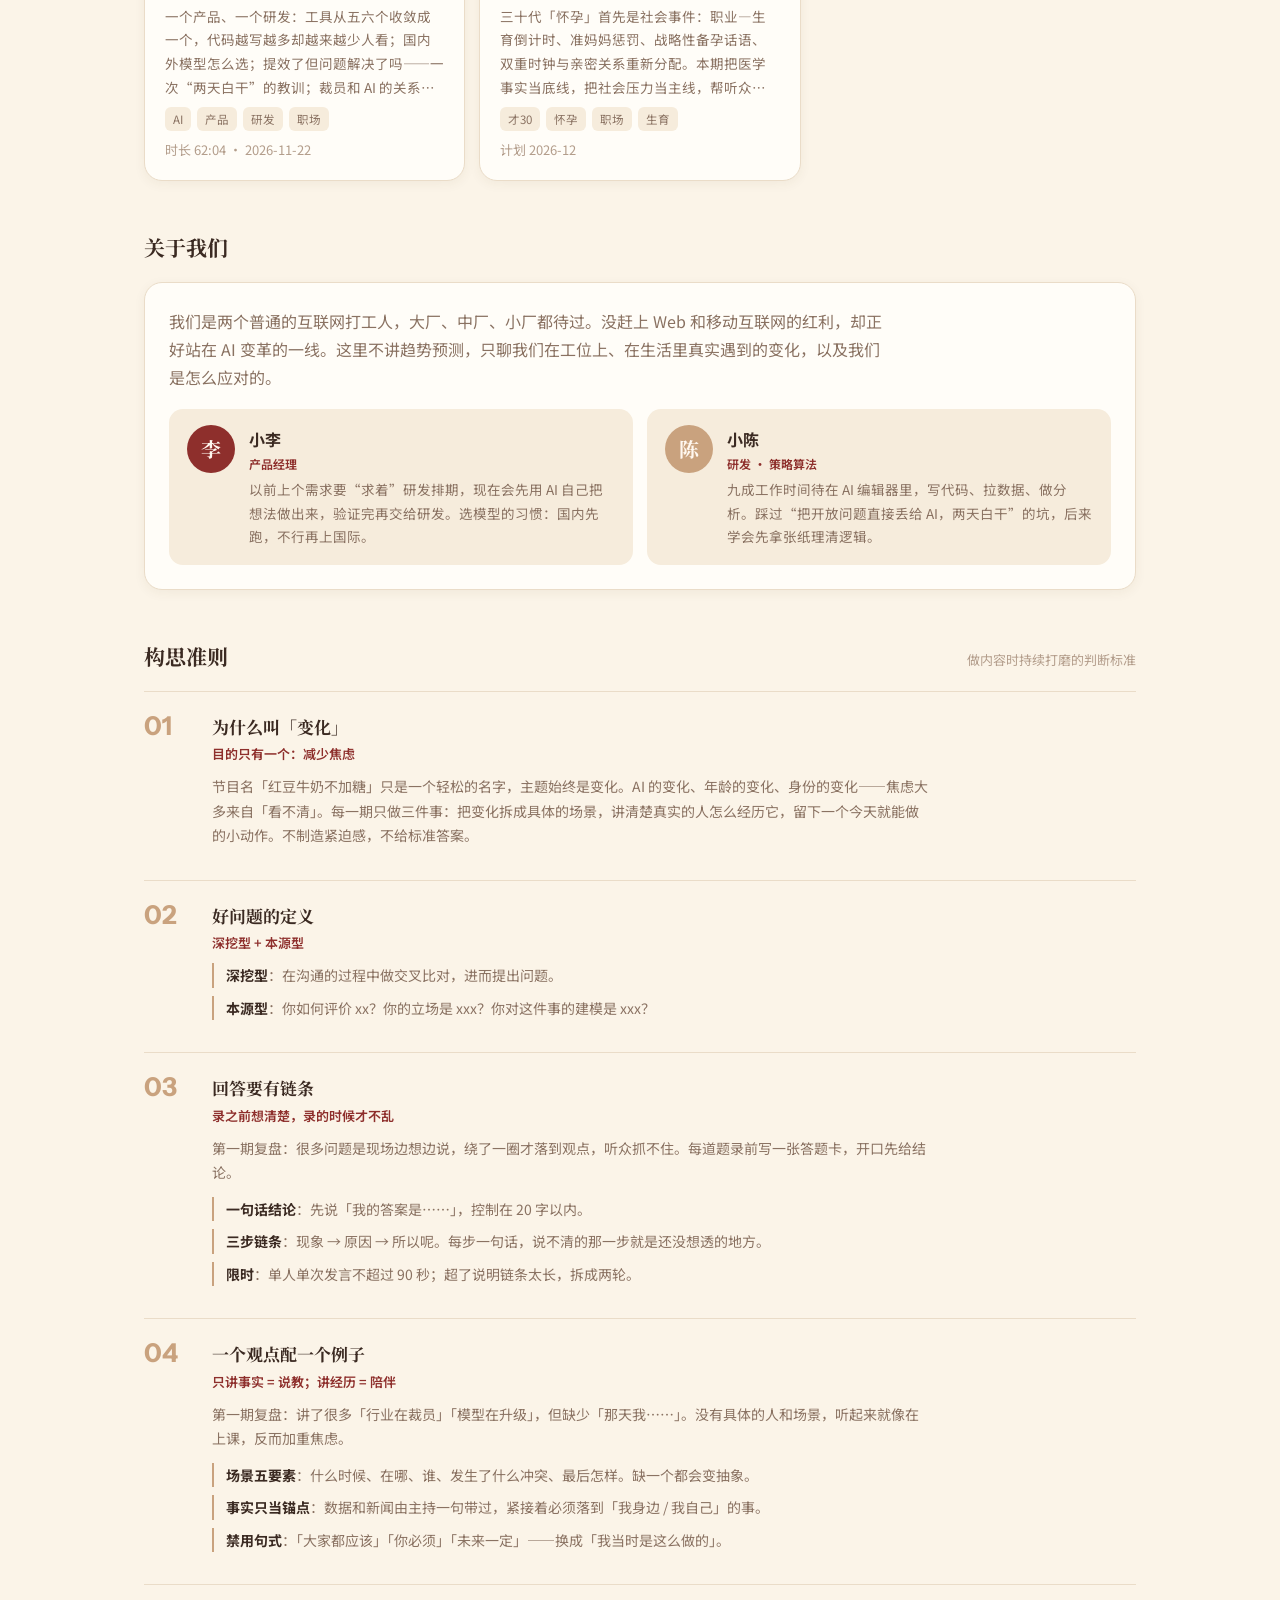
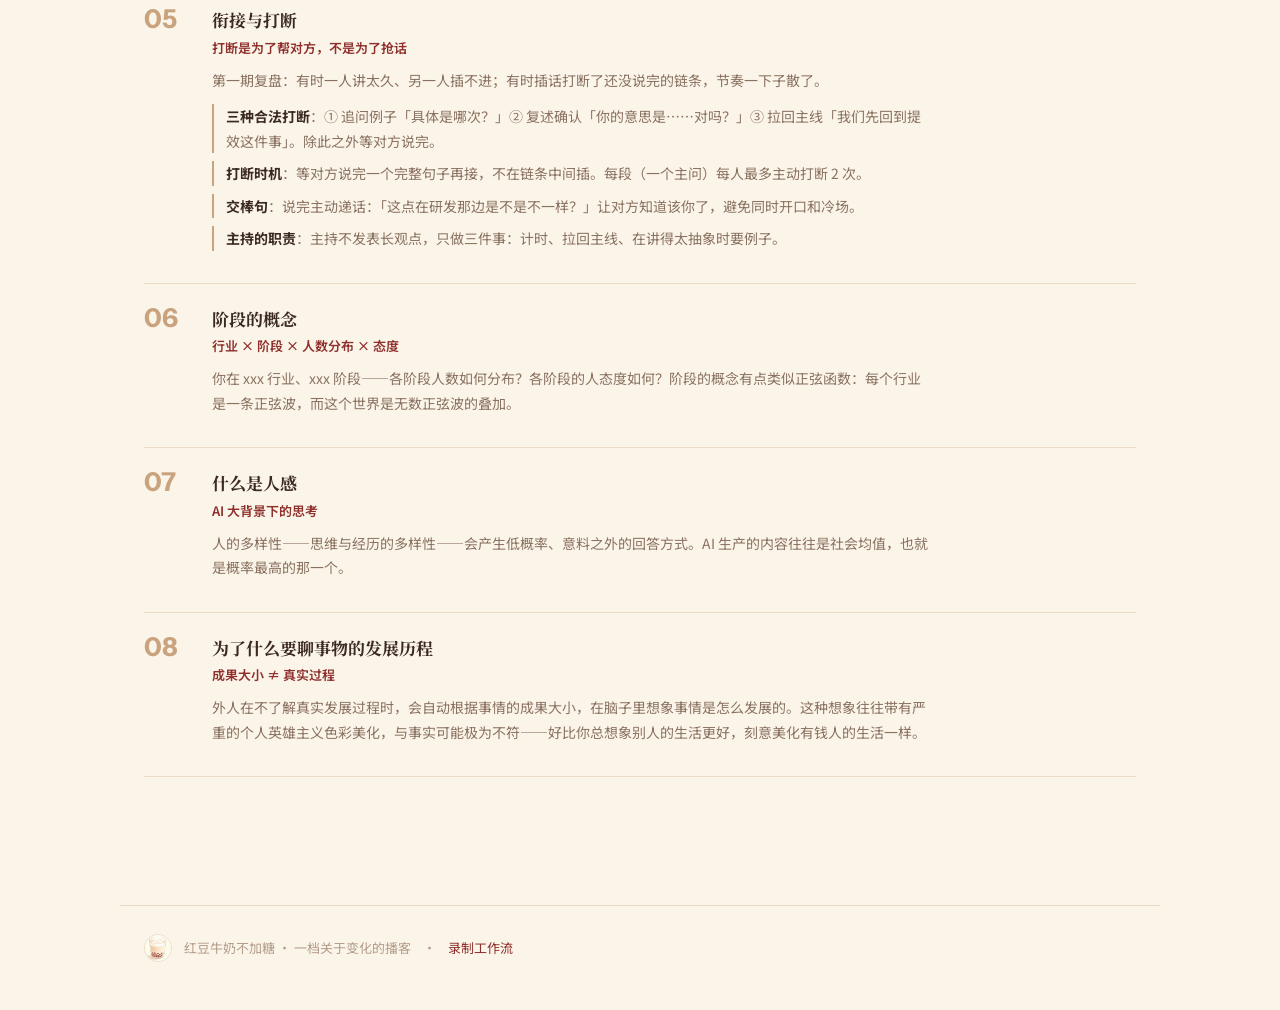
==== commit 89cc9fc1: "品牌改版：红豆牛奶不加糖（暖色主题、logo、订阅与关于我们） Co-authored-by: Cursor <cursoragent@cursor.com>" ====
--- a/docs/index.html
+++ b/docs/index.html
@@ -3,427 +3,84 @@
 <head>
   <meta charset="UTF-8">
   <meta name="viewport" content="width=device-width, initial-scale=1.0">
-  <title>变化 · 播客</title>
+  <title>红豆牛奶不加糖 · 一档关于变化的播客</title>
+  <meta name="description" content="红豆牛奶不加糖：一档关于变化的播客。AI 在变，年龄在变，身份在变。把变化讲清楚，焦虑就少一点。">
+  <meta name="theme-color" content="#fbf4e8">
+  <link rel="icon" type="image/png" href="assets/favicon-64.png">
+  <link rel="apple-touch-icon" href="assets/apple-touch-icon.png">
+  <meta property="og:type" content="website">
+  <meta property="og:site_name" content="红豆牛奶不加糖">
+  <meta property="og:title" content="红豆牛奶不加糖 · 一档关于变化的播客">
+  <meta property="og:description" content="AI 在变，年龄在变，身份在变。把变化讲清楚，焦虑就少一点。">
+  <meta property="og:image" content="https://czh55.github.io/my_podcast/assets/og.jpg">
   <link rel="preconnect" href="https://fonts.googleapis.com">
   <link rel="preconnect" href="https://fonts.gstatic.com" crossorigin>
-  <link href="https://fonts.googleapis.com/css2?family=Instrument+Sans:wght@400;500;600;700;800&family=Noto+Sans+SC:wght@400;500;700&display=swap" rel="stylesheet">
-  <style>
-    * { margin: 0; padding: 0; box-sizing: border-box; }
-    :root {
-      --bg: #0c1210;
-      --surface: rgba(255,255,255,0.035);
-      --border: rgba(232,239,233,0.1);
-      --text: #e8efe9;
-      --text-secondary: #8fa399;
-      --text-muted: #5c6f64;
-      --accent: #2dd4a8;
-      --accent-warm: #e8b86d;
-      --card-hover: rgba(45,212,168,0.08);
-    }
-    body {
-      font-family: "Noto Sans SC", "Instrument Sans", system-ui, sans-serif;
-      background: var(--bg);
-      min-height: 100vh;
-      color: var(--text);
-      line-height: 1.6;
-    }
-
-    .hero {
-      position: relative;
-      padding: 72px 24px 40px;
-      text-align: center;
-      overflow: hidden;
-    }
-    .hero::before {
-      content: '';
-      position: absolute;
-      top: -40%;
-      left: 50%;
-      width: 720px;
-      height: 720px;
-      background: radial-gradient(circle, rgba(45,212,168,0.14) 0%, transparent 68%);
-      transform: translateX(-50%);
-      pointer-events: none;
-    }
-    .hero::after {
-      content: '';
-      position: absolute;
-      top: 10%;
-      right: -10%;
-      width: 420px;
-      height: 420px;
-      background: radial-gradient(circle, rgba(232,184,109,0.1) 0%, transparent 70%);
-      pointer-events: none;
-    }
-    .eyebrow {
-      position: relative;
-      display: inline-block;
-      font-size: 13px;
-      font-weight: 600;
-      letter-spacing: 0.14em;
-      text-transform: uppercase;
-      color: var(--accent);
-      margin-bottom: 16px;
-    }
-    .hero h1 {
-      position: relative;
-      font-family: "Instrument Sans", "Noto Sans SC", sans-serif;
-      font-size: clamp(40px, 8vw, 64px);
-      font-weight: 800;
-      letter-spacing: -0.04em;
-      line-height: 1.05;
-      margin-bottom: 14px;
-      background: linear-gradient(120deg, #e8efe9 20%, #2dd4a8 70%, #e8b86d 100%);
-      -webkit-background-clip: text;
-      -webkit-text-fill-color: transparent;
-      background-clip: text;
-    }
-    .hero p {
-      position: relative;
-      font-size: 16px;
-      color: var(--text-secondary);
-      max-width: 520px;
-      margin: 0 auto;
-    }
-
-    .stats-bar {
-      display: flex;
-      justify-content: center;
-      gap: 36px;
-      padding: 8px 24px 40px;
-      flex-wrap: wrap;
-    }
-    .stat-item { text-align: center; }
-    .stat-num {
-      font-family: "Instrument Sans", sans-serif;
-      font-size: 32px;
-      font-weight: 800;
-      color: var(--accent);
-    }
-    .stat-label {
-      font-size: 12px;
-      color: var(--text-muted);
-      margin-top: 2px;
-    }
-
-    .controls {
-      max-width: 1080px;
-      margin: 0 auto 28px;
-      padding: 0 24px;
-      display: flex;
-      flex-wrap: wrap;
-      gap: 10px;
-      justify-content: center;
-    }
-    .chip {
-      border: 1px solid var(--border);
-      background: var(--surface);
-      color: var(--text-secondary);
-      font: inherit;
-      font-size: 13px;
-      font-weight: 600;
-      padding: 8px 14px;
-      border-radius: 999px;
-      cursor: pointer;
-      transition: 0.2s ease;
-    }
-    .chip:hover { border-color: rgba(45,212,168,0.4); color: var(--text); }
-    .chip.active {
-      background: rgba(45,212,168,0.16);
-      border-color: rgba(45,212,168,0.45);
-      color: var(--accent);
-    }
-
-    .series-strip {
-      max-width: 1080px;
-      margin: 0 auto 40px;
-      padding: 0 24px;
-      display: grid;
-      grid-template-columns: repeat(auto-fit, minmax(240px, 1fr));
-      gap: 14px;
-    }
-    .series-card {
-      background: var(--surface);
-      border: 1px solid var(--border);
-      border-radius: 18px;
-      padding: 20px;
-      text-align: left;
-      cursor: pointer;
-      transition: 0.2s ease;
-      position: relative;
-      overflow: hidden;
-    }
-    .series-card::before {
-      content: '';
-      position: absolute;
-      left: 0; top: 0; bottom: 0;
-      width: 4px;
-      background: var(--accent-color, var(--accent));
-    }
-    .series-card:hover, .series-card.active {
-      background: var(--card-hover);
-      border-color: rgba(45,212,168,0.35);
-      transform: translateY(-2px);
-    }
-    .series-card h2 {
-      font-family: "Instrument Sans", "Noto Sans SC", sans-serif;
-      font-size: 28px;
-      font-weight: 800;
-      letter-spacing: -0.03em;
-      margin-bottom: 4px;
-    }
-    .series-meta {
-      font-size: 12px;
-      color: var(--accent-warm);
-      font-weight: 600;
-      margin-bottom: 10px;
-    }
-    .series-card p {
-      font-size: 13px;
-      color: var(--text-secondary);
-      line-height: 1.55;
-    }
-    .series-status {
-      display: inline-block;
-      margin-top: 12px;
-      font-size: 11px;
-      font-weight: 700;
-      letter-spacing: 0.06em;
-      text-transform: uppercase;
-      color: var(--text-muted);
-    }
-    .series-status.on { color: var(--accent); }
-
-    .section-head {
-      max-width: 1080px;
-      margin: 0 auto 16px;
-      padding: 0 24px;
-      display: flex;
-      align-items: baseline;
-      justify-content: space-between;
-      gap: 12px;
-      flex-wrap: wrap;
-    }
-    .section-head h3 {
-      font-size: 18px;
-      font-weight: 700;
-    }
-    .section-head span {
-      font-size: 13px;
-      color: var(--text-muted);
-    }
-
-    .grid {
-      max-width: 1080px;
-      margin: 0 auto;
-      padding: 0 24px 80px;
-      display: grid;
-      grid-template-columns: repeat(auto-fill, minmax(280px, 1fr));
-      gap: 16px;
-    }
-    .ep-card {
-      background: var(--surface);
-      border: 1px solid var(--border);
-      border-radius: 16px;
-      padding: 18px;
-      display: flex;
-      flex-direction: column;
-      gap: 10px;
-      transition: 0.2s ease;
-      text-decoration: none;
-      color: inherit;
-      min-height: 200px;
-    }
-    .ep-card:hover {
-      background: var(--card-hover);
-      border-color: rgba(45,212,168,0.35);
-      transform: translateY(-2px);
-    }
-    .ep-card.slot {
-      opacity: 0.55;
-      cursor: default;
-      pointer-events: none;
-    }
-    .ep-top {
-      display: flex;
-      justify-content: space-between;
-      align-items: center;
-      gap: 8px;
-    }
-    .ep-no {
-      font-family: "Instrument Sans", sans-serif;
-      font-size: 12px;
-      font-weight: 700;
-      color: var(--accent);
-      letter-spacing: 0.04em;
-    }
-    .ep-status {
-      font-size: 11px;
-      font-weight: 600;
-      padding: 3px 8px;
-      border-radius: 999px;
-      background: rgba(45,212,168,0.12);
-      color: var(--accent);
-    }
-    .ep-status.slot {
-      background: rgba(255,255,255,0.05);
-      color: var(--text-muted);
-    }
-    .ep-card h4 {
-      font-size: 20px;
-      font-weight: 700;
-      letter-spacing: -0.02em;
-    }
-    .ep-card .summary {
-      font-size: 13px;
-      color: var(--text-secondary);
-      flex: 1;
-      display: -webkit-box;
-      -webkit-line-clamp: 4;
-      -webkit-box-orient: vertical;
-      overflow: hidden;
-    }
-    .tags { display: flex; flex-wrap: wrap; gap: 6px; }
-    .tag {
-      font-size: 11px;
-      color: var(--text-muted);
-      background: rgba(255,255,255,0.04);
-      border: 1px solid var(--border);
-      border-radius: 6px;
-      padding: 2px 7px;
-    }
-    .empty {
-      grid-column: 1 / -1;
-      text-align: center;
-      padding: 48px 20px;
-      color: var(--text-muted);
-      font-size: 14px;
-    }
-
-    .principles {
-      max-width: 1080px;
-      margin: 0 auto 48px;
-      padding: 0 24px;
-    }
-    .principles-intro {
-      margin-bottom: 20px;
-    }
-    .principles-intro h3 {
-      font-size: 18px;
-      font-weight: 700;
-      margin-bottom: 6px;
-    }
-    .principles-intro p {
-      font-size: 13px;
-      color: var(--text-muted);
-      max-width: 560px;
-    }
-    .principle-list {
-      display: flex;
-      flex-direction: column;
-      gap: 0;
-      border-top: 1px solid var(--border);
-    }
-    .principle {
-      display: grid;
-      grid-template-columns: 56px 1fr;
-      gap: 16px 20px;
-      padding: 22px 0;
-      border-bottom: 1px solid var(--border);
-    }
-    .principle-no {
-      font-family: "Instrument Sans", sans-serif;
-      font-size: 28px;
-      font-weight: 800;
-      letter-spacing: -0.04em;
-      color: var(--accent);
-      line-height: 1.1;
-      padding-top: 2px;
-    }
-    .principle-title {
-      font-size: 17px;
-      font-weight: 700;
-      letter-spacing: -0.02em;
-      margin-bottom: 4px;
-    }
-    .principle-lede {
-      font-size: 13px;
-      font-weight: 600;
-      color: var(--accent-warm);
-      margin-bottom: 10px;
-    }
-    .principle-body {
-      font-size: 14px;
-      color: var(--text-secondary);
-      line-height: 1.7;
-      max-width: 720px;
-    }
-    .principle-points {
-      list-style: none;
-      display: flex;
-      flex-direction: column;
-      gap: 10px;
-      margin-top: 4px;
-      max-width: 720px;
-    }
-    .principle-points li {
-      font-size: 14px;
-      color: var(--text-secondary);
-      line-height: 1.65;
-      padding-left: 14px;
-      border-left: 2px solid rgba(45,212,168,0.35);
-    }
-    .principle-points strong {
-      color: var(--text);
-      font-weight: 600;
-    }
-    @media (max-width: 560px) {
-      .principle {
-        grid-template-columns: 40px 1fr;
-        gap: 8px 14px;
-      }
-      .principle-no { font-size: 22px; }
-    }
-
-    footer {
-      text-align: center;
-      padding: 0 24px 48px;
-      font-size: 12px;
-      color: var(--text-muted);
-    }
-  </style>
+  <link href="https://fonts.googleapis.com/css2?family=Instrument+Sans:wght@500;700;800&family=Noto+Sans+SC:wght@400;500;700&family=Noto+Serif+SC:wght@600;700&display=swap" rel="stylesheet">
+  <link rel="stylesheet" href="assets/site.css">
 </head>
 <body>
-  <header class="hero">
-    <div class="eyebrow">Podcast on Change</div>
-    <h1>变化</h1>
-    <p>AI 在变，年龄在变，身份在变。把变化讲清楚，焦虑就少一点。</p>
+  <header class="site-head">
+    <a class="brand" href="./"><img src="assets/apple-touch-icon.png" alt=""><span>红豆牛奶不加糖</span></a>
+    <nav class="site-nav">
+      <a href="#latest">最新</a>
+      <a href="#episodes">篇目</a>
+      <a href="#about">关于</a>
+    </nav>
   </header>
 
-  <div class="stats-bar" id="stats">
-    <div class="stat-item"><div class="stat-num" id="stat-series">0</div><div class="stat-label">变化类型</div></div>
-    <div class="stat-item"><div class="stat-num" id="stat-eps">0</div><div class="stat-label">篇目</div></div>
-    <div class="stat-item"><div class="stat-num" id="stat-ready">0</div><div class="stat-label">已录制</div></div>
-  </div>
-
-  <div class="controls" id="chips"></div>
-  <div class="series-strip" id="series"></div>
-
-  <section class="principles" id="principles" aria-labelledby="principles-heading">
-    <div class="principles-intro">
-      <h3 id="principles-heading">构思准则</h3>
-      <p>做内容时持续打磨的判断标准——会随经验积累不断完善。</p>
+  <section class="hero">
+    <img class="hero-logo" src="assets/logo.jpg" alt="红豆牛奶不加糖 logo：一杯加了红豆的牛奶">
+    <h1 id="site-name">红豆牛奶不加糖</h1>
+    <div class="tagline" id="site-tagline">一档关于变化的播客</div>
+    <p class="pitch" id="site-pitch">AI 在变，年龄在变，身份在变。把变化讲清楚，焦虑就少一点。</p>
+    <div class="hero-actions">
+      <a class="btn" href="#latest">▶ 收听最新一期</a>
+      <a class="btn ghost" href="#subscribe">订阅</a>
     </div>
-    <div class="principle-list" id="principle-list"></div>
   </section>
 
-  <div class="section-head">
-    <h3 id="list-title">全部篇目</h3>
-    <span id="list-sub">按系列与期数排列</span>
-  </div>
-  <div class="grid" id="grid"></div>
-
-  <footer>变化播客 · GitHub Pages · docs/ · 录制方法见 <a href="WORKFLOW.md" style="color:inherit">WORKFLOW.md</a></footer>
+  <main class="wrap-wide">
+    <section id="latest">
+      <div class="section-title"><h2>最新一期</h2><span id="latest-sub"></span></div>
+      <div id="latest-card"></div>
+    </section>
+
+    <section id="subscribe">
+      <div class="section-title"><h2>在哪里听</h2><span>平台陆续上线中</span></div>
+      <div class="subscribe" id="subscribe-list"></div>
+    </section>
+
+    <section id="series-section">
+      <div class="section-title"><h2>三种变化</h2><span>点卡片筛选篇目</span></div>
+      <div class="series-grid" id="series"></div>
+    </section>
+
+    <section id="episodes">
+      <div class="section-title"><h2 id="list-title">全部篇目</h2><span id="list-sub"></span></div>
+      <div class="chips" id="chips"></div>
+      <div class="ep-grid" id="grid"></div>
+    </section>
+
+    <section id="about">
+      <div class="section-title"><h2>关于我们</h2></div>
+      <div class="card about">
+        <p id="about-text"></p>
+        <div class="hosts" id="hosts"></div>
+      </div>
+    </section>
+
+    <section id="principles" aria-labelledby="principles-heading">
+      <div class="section-title"><h2 id="principles-heading">构思准则</h2><span>做内容时持续打磨的判断标准</span></div>
+      <div class="principle-list" id="principle-list"></div>
+    </section>
+  </main>
+
+  <footer class="site-foot">
+    <img src="assets/apple-touch-icon.png" alt="">
+    <span>红豆牛奶不加糖 · 一档关于变化的播客</span>
+    <span>·</span>
+    <a href="WORKFLOW.md">录制工作流</a>
+  </footer>
 
   <script>
     const STATUS_LABEL = {
@@ -435,6 +92,7 @@
     };
     const RECORDED = new Set(['edited', 'published']);
 
+    let site = {};
     let seriesList = [];
     let episodes = [];
     let principles = [];
@@ -448,6 +106,50 @@
         .replace(/"/g, '&quot;');
     }
 
+    function renderSite() {
+      document.getElementById('about-text').textContent = site.about || '';
+      document.getElementById('hosts').innerHTML = (site.hosts || []).map((h, i) => `
+        <div class="host">
+          <div class="avatar ${i % 2 ? 'tea' : ''}">${escapeHtml(h.name.slice(-1))}</div>
+          <div>
+            <h4>${escapeHtml(h.name)}</h4>
+            <div class="role">${escapeHtml(h.role)}</div>
+            <p>${escapeHtml(h.bio)}</p>
+          </div>
+        </div>`).join('');
+      document.getElementById('subscribe-list').innerHTML = (site.subscribe || []).map(s =>
+        s.url
+          ? `<a class="btn ghost" href="${escapeHtml(s.url)}"${s.url.startsWith('#') ? '' : ' target="_blank" rel="noopener"'}>${escapeHtml(s.name)}</a>`
+          : `<span class="btn soon">${escapeHtml(s.name)} <small>即将上线</small></span>`
+      ).join('');
+    }
+
+    function renderLatest() {
+      const recorded = episodes.filter(e => RECORDED.has(e.status));
+      const el = document.getElementById('latest-card');
+      if (!recorded.length) {
+        el.innerHTML = '<div class="card empty">第一期正在剪辑中，敬请期待。</div>';
+        return;
+      }
+      const ep = recorded[recorded.length - 1];
+      const o = ep.outputs || {};
+      document.getElementById('latest-sub').textContent = `${ep.date} · ${ep.duration}`;
+      el.innerHTML = `
+        <article class="card latest">
+          <div class="cover"><img src="assets/logo.jpg" alt=""></div>
+          <div>
+            <div class="kicker">EP${String(ep.episode).padStart(2, '0')} · ${escapeHtml(ep.series_title || '')}</div>
+            <h3>${escapeHtml(ep.title)}</h3>
+            <p>${escapeHtml(ep.summary || '')}</p>
+            ${o.audio ? `<audio class="plain" controls preload="none" src="${o.audio}"></audio>` : ''}
+            <div class="row">
+              ${o.outline ? `<a class="btn" href="${o.outline}">章节 · 要点 · 文字稿</a>` : ''}
+              <div class="tags">${(ep.tags || []).slice(0, 4).map(t => `<span class="tag">${escapeHtml(t)}</span>`).join('')}</div>
+            </div>
+          </div>
+        </article>`;
+    }
+
     function renderPrinciples() {
       const el = document.getElementById('principle-list');
       if (!principles.length) {
@@ -459,28 +161,21 @@
         const points = (p.points || []).map(pt =>
           `<li><strong>${escapeHtml(pt.label)}</strong>：${escapeHtml(pt.text)}</li>`
         ).join('');
-        const body = p.body
-          ? `<p class="principle-body">${escapeHtml(p.body)}</p>`
-          : '';
-        const pointsHtml = points
-          ? `<ul class="principle-points">${points}</ul>`
-          : '';
         return `
           <article class="principle" id="principle-${escapeHtml(p.id)}">
             <div class="principle-no">${no}</div>
             <div>
               <h4 class="principle-title">${escapeHtml(p.title)}</h4>
               ${p.lede ? `<div class="principle-lede">${escapeHtml(p.lede)}</div>` : ''}
-              ${body}
-              ${pointsHtml}
+              ${p.body ? `<p class="principle-body">${escapeHtml(p.body)}</p>` : ''}
+              ${points ? `<ul class="principle-points">${points}</ul>` : ''}
             </div>
           </article>`;
       }).join('');
     }
 
     function qsSeries() {
-      const p = new URLSearchParams(location.search).get('series');
-      return p || 'all';
+      return new URLSearchParams(location.search).get('series') || 'all';
     }
 
     function setSeries(id, push = true) {
@@ -494,13 +189,6 @@
       renderChips();
       renderSeries();
       renderEpisodes();
-    }
-
-    function renderStats() {
-      document.getElementById('stat-series').textContent = seriesList.length;
-      document.getElementById('stat-eps').textContent = episodes.length;
-      document.getElementById('stat-ready').textContent =
-        episodes.filter(e => RECORDED.has(e.status)).length;
     }
 
     function renderChips() {
@@ -521,15 +209,18 @@
         const on = s.status === 'active';
         const count = episodes.filter(e => e.series === s.id).length;
         return `
-          <article class="series-card ${active}" data-id="${s.id}" style="--accent-color:${s.cover_accent || '#2dd4a8'}">
-            <h2>${s.title}</h2>
+          <article class="card series-card ${active}" data-id="${s.id}" style="--accent-color:${s.cover_accent || '#8e2f2c'}">
+            <h3>${s.title}</h3>
             <div class="series-meta">${s.kind_label} · ${count} 篇 · ${s.interval}</div>
             <p>${s.theme}</p>
-            <div class="series-status ${on ? 'on' : ''}">${on ? '进行中' : '计划中'}</div>
+            <div class="series-status ${on ? 'on' : ''}">${on ? '● 进行中' : '○ 计划中'}</div>
           </article>`;
       }).join('');
       el.querySelectorAll('.series-card').forEach(card => {
-        card.addEventListener('click', () => setSeries(card.dataset.id));
+        card.addEventListener('click', () => {
+          setSeries(activeSeries === card.dataset.id ? 'all' : card.dataset.id);
+          document.getElementById('episodes').scrollIntoView({ behavior: 'smooth' });
+        });
       });
     }
 
@@ -542,7 +233,7 @@
       const sub = document.getElementById('list-sub');
       if (activeSeries === 'all') {
         title.textContent = '全部篇目';
-        sub.textContent = `${list.length} 篇 · 按发布顺序`;
+        sub.textContent = `${list.length} 篇 · 已录制 ${list.filter(e => RECORDED.has(e.status)).length} 篇`;
       } else {
         const s = seriesList.find(x => x.id === activeSeries);
         title.textContent = s ? s.title : activeSeries;
@@ -551,51 +242,54 @@
 
       const grid = document.getElementById('grid');
       if (!list.length) {
-        grid.innerHTML = '<div class="empty">这个系列还没有篇目。</div>';
+        grid.innerHTML = '<div class="card empty">这个系列还没有篇目，正在准备中。</div>';
         return;
       }
 
       grid.innerHTML = list.map(ep => {
         const isSlot = ep.status === 'slot';
         const href = ep.outputs && ep.outputs.outline ? ep.outputs.outline : null;
-        const tagHtml = (ep.tags || []).slice(0, 4).map(t => `<span class="tag">${t}</span>`).join('');
+        const tagHtml = (ep.tags || []).slice(0, 4).map(t => `<span class="tag">${escapeHtml(t)}</span>`).join('');
+        const recorded = RECORDED.has(ep.status);
+        const foot = recorded && ep.duration
+          ? `<span class="note">时长 ${ep.duration} · ${ep.date}</span>`
+          : ep.planned_month ? `<span class="note">计划 ${ep.planned_month}</span>` : '';
         const inner = `
           <div class="ep-top">
-            <span class="ep-no">EP${String(ep.episode).padStart(2, '0')} · ${ep.series_title || ''}</span>
-            <span class="ep-status ${isSlot ? 'slot' : ''}">${STATUS_LABEL[ep.status] || ep.status}</span>
+            <span class="ep-no">EP${String(ep.episode).padStart(2, '0')} · ${escapeHtml(ep.series_title || '')}</span>
+            <span class="badge ${recorded ? '' : 'plain'}">${STATUS_LABEL[ep.status] || ep.status}</span>
           </div>
-          <h4>${ep.title}</h4>
-          <p class="summary">${ep.summary || ''}</p>
+          <h4>${escapeHtml(ep.title)}</h4>
+          <p class="summary">${escapeHtml(ep.summary || '')}</p>
           <div class="tags">${tagHtml}</div>
-          ${RECORDED.has(ep.status) && ep.duration
-            ? `<div class="tag" style="align-self:flex-start;margin-top:4px">时长 ${ep.duration} · ${ep.date}</div>`
-            : ep.planned_month ? `<div class="tag" style="align-self:flex-start;margin-top:4px">计划 ${ep.planned_month}</div>` : ''}
+          ${foot}
         `;
-        if (href && !isSlot) {
-          return `<a class="ep-card" href="${href}">${inner}</a>`;
-        }
-        return `<div class="ep-card slot">${inner}</div>`;
+        if (href && !isSlot) return `<a class="card ep-card" href="${href}">${inner}</a>`;
+        return `<div class="card ep-card" style="opacity:.6">${inner}</div>`;
       }).join('');
     }
 
     async function boot() {
-      const [sRes, eRes, pRes] = await Promise.all([
+      const [siteRes, sRes, eRes, pRes] = await Promise.all([
+        fetch('site.json'),
         fetch('series.json'),
         fetch('episodes.json'),
         fetch('principles.json')
       ]);
+      site = await siteRes.json();
       seriesList = await sRes.json();
       episodes = await eRes.json();
       principles = await pRes.json();
       episodes.sort((a, b) => a.episode - b.episode);
-      renderStats();
+      renderSite();
+      renderLatest();
       renderPrinciples();
       setSeries(qsSeries(), false);
     }
 
     boot().catch(err => {
       document.getElementById('grid').innerHTML =
-        `<div class="empty">加载失败：${err.message}</div>`;
+        `<div class="card empty">加载失败：${err.message}</div>`;
     });
   </script>
 </body>
--- a/docs/assets/site.css
+++ b/docs/assets/site.css
@@ -0,0 +1,318 @@
+/* 红豆牛奶不加糖 · shared styles */
+:root {
+  --bg: #fbf4e8;
+  --paper: #fffdf8;
+  --paper-2: #f6ecdc;
+  --line: #eadcc8;
+  --ink: #3b2a22;
+  --muted: #8a7262;
+  --faint: #b39d8b;
+  --bean: #8e2f2c;
+  --bean-soft: rgba(142, 47, 44, 0.08);
+  --bean-line: rgba(142, 47, 44, 0.22);
+  --tea: #c9a27e;
+  --tea-soft: rgba(201, 162, 126, 0.18);
+  --shadow: 0 10px 30px rgba(91, 60, 40, 0.08);
+  --shadow-sm: 0 3px 12px rgba(91, 60, 40, 0.06);
+  --radius: 18px;
+  --serif: "Noto Serif SC", "Songti SC", serif;
+  --sans: "Noto Sans SC", "PingFang SC", system-ui, sans-serif;
+  --num: "Instrument Sans", "Noto Sans SC", sans-serif;
+}
+
+* { box-sizing: border-box; margin: 0; padding: 0; }
+html { scroll-behavior: smooth; }
+body {
+  font-family: var(--sans);
+  background: var(--bg);
+  color: var(--ink);
+  line-height: 1.75;
+  min-height: 100vh;
+  -webkit-font-smoothing: antialiased;
+}
+a { color: var(--bean); text-decoration: none; }
+a:hover { text-decoration: underline; text-underline-offset: 3px; }
+img { display: block; max-width: 100%; }
+
+.wrap { max-width: 780px; margin: 0 auto; padding: 0 22px 110px; }
+.wrap-wide { max-width: 1040px; margin: 0 auto; padding: 0 24px 80px; }
+
+/* ---------- site header ---------- */
+.site-head {
+  max-width: 1040px;
+  margin: 0 auto;
+  padding: 18px 24px;
+  display: flex;
+  align-items: center;
+  gap: 12px;
+}
+.site-head.narrow { max-width: 780px; padding: 18px 22px; }
+.brand { display: inline-flex; align-items: center; gap: 10px; color: var(--ink); font-weight: 700; }
+.brand:hover { text-decoration: none; }
+.brand img {
+  width: 38px; height: 38px; border-radius: 50%;
+  border: 1px solid var(--line); background: #fffff2; object-fit: cover;
+}
+.brand span { font-family: var(--serif); font-size: 17px; letter-spacing: 0.02em; }
+.site-nav { margin-left: auto; display: flex; gap: 18px; font-size: 14px; }
+.site-nav a { color: var(--muted); }
+.site-nav a:hover { color: var(--bean); text-decoration: none; }
+
+/* ---------- type ---------- */
+h1, h2, .serif { font-family: var(--serif); }
+h1 { font-size: clamp(28px, 5vw, 40px); font-weight: 700; line-height: 1.25; letter-spacing: 0.01em; margin-bottom: 12px; }
+h2 { font-size: 21px; font-weight: 700; margin-bottom: 16px; }
+h3 { font-size: 15px; font-weight: 700; color: var(--bean); margin: 18px 0 8px; }
+p { margin-bottom: 12px; }
+ul, ol { padding-left: 1.2em; margin-bottom: 12px; }
+li { margin-bottom: 6px; color: var(--muted); }
+li strong { color: var(--ink); }
+.lede { font-size: 17px; color: var(--muted); margin-bottom: 24px; }
+.note { font-size: 13px; color: var(--faint); }
+code { font-size: 0.9em; background: var(--paper-2); padding: 1px 6px; border-radius: 6px; }
+
+section { margin-bottom: 48px; }
+.section-title {
+  display: flex; align-items: baseline; justify-content: space-between; gap: 12px; flex-wrap: wrap;
+  margin-bottom: 16px;
+}
+.section-title h2 { margin: 0; }
+.section-title span { font-size: 13px; color: var(--faint); }
+.wrap section > h2 { padding-bottom: 10px; border-bottom: 1px solid var(--line); }
+
+/* ---------- small parts ---------- */
+.crumb { font-size: 13px; color: var(--faint); margin: 8px 0 22px; display: flex; gap: 8px; flex-wrap: wrap; }
+.crumb a { color: var(--muted); }
+.badge-row { display: flex; gap: 8px; flex-wrap: wrap; margin-bottom: 14px; }
+.badge {
+  font-size: 12px; font-weight: 600; letter-spacing: 0.03em;
+  padding: 3px 10px; border-radius: 999px;
+  background: var(--bean-soft); color: var(--bean); border: 1px solid var(--bean-line);
+}
+.badge.warm { background: var(--tea-soft); color: #8a6340; border-color: rgba(201, 162, 126, 0.45); }
+.badge.plain { background: var(--paper); color: var(--muted); border-color: var(--line); }
+
+.card {
+  background: var(--paper); border: 1px solid var(--line); border-radius: var(--radius);
+  box-shadow: var(--shadow-sm);
+}
+
+.btn {
+  display: inline-flex; align-items: center; justify-content: center; gap: 6px;
+  font: inherit; font-size: 14px; font-weight: 600;
+  padding: 9px 18px; border-radius: 999px; cursor: pointer;
+  border: 1px solid var(--bean); background: var(--bean); color: #fff8f0;
+  transition: 0.15s ease;
+}
+.btn:hover { text-decoration: none; filter: brightness(1.08); }
+.btn.ghost { background: var(--paper); color: var(--bean); border-color: var(--bean-line); }
+.btn.ghost:hover { background: var(--bean-soft); filter: none; }
+.btn.soon { background: var(--paper); color: var(--faint); border-color: var(--line); cursor: default; }
+.btn.soon small { font-weight: 500; font-size: 12px; }
+
+.ts {
+  font-family: var(--num); font-size: 12px; font-weight: 700;
+  color: var(--bean); background: var(--bean-soft); border: 1px solid var(--bean-line);
+  border-radius: 6px; padding: 1px 7px; cursor: pointer; white-space: nowrap;
+}
+.ts:hover { background: rgba(142, 47, 44, 0.16); }
+
+.meta {
+  display: grid; grid-template-columns: repeat(auto-fit, minmax(150px, 1fr)); gap: 12px;
+  padding: 16px 18px; margin-bottom: 22px;
+  background: var(--paper); border: 1px solid var(--line); border-radius: 14px;
+}
+.meta dt { font-size: 11px; color: var(--faint); letter-spacing: 0.06em; }
+.meta dd { font-size: 14px; font-weight: 600; margin-top: 2px; }
+
+.thesis {
+  background: var(--paper); border: 1px solid var(--line); border-left: 4px solid var(--bean);
+  border-radius: 14px; padding: 18px 20px; font-size: 16px; margin-bottom: 28px;
+  font-family: var(--serif);
+}
+
+/* ---------- player ---------- */
+.player {
+  position: sticky; top: 8px; z-index: 10;
+  background: rgba(255, 253, 248, 0.94); backdrop-filter: blur(10px);
+  border: 1px solid var(--line); border-radius: 16px; box-shadow: var(--shadow);
+  padding: 12px 14px; margin-bottom: 32px;
+}
+.player audio, audio.plain { width: 100%; display: block; height: 42px; }
+.now { font-size: 13px; color: var(--muted); margin-top: 6px; min-height: 1.4em; }
+.now strong { color: var(--bean); font-weight: 600; }
+
+/* ---------- episode page blocks ---------- */
+.chapters { list-style: none; padding: 0; }
+.chapters li {
+  display: grid; grid-template-columns: 64px 1fr; gap: 12px; align-items: baseline;
+  padding: 10px 10px; margin: 0; border-bottom: 1px dashed var(--line);
+  cursor: pointer; color: var(--ink); border-radius: 10px;
+}
+.chapters li:hover { background: var(--paper); }
+.chapters li.on { background: var(--bean-soft); color: var(--bean); }
+.chapters .t { font-family: var(--num); font-size: 13px; color: var(--tea); font-weight: 700; }
+.chapters li.on .t { color: var(--bean); }
+
+.point { padding: 18px 20px; margin-bottom: 14px; }
+.point h4 { font-size: 16px; margin-bottom: 8px; display: flex; gap: 10px; align-items: baseline; flex-wrap: wrap; }
+.point p { color: var(--muted); margin-bottom: 8px; font-size: 14.5px; }
+.point p strong { color: var(--ink); }
+.point .eg {
+  background: var(--paper-2); border-radius: 12px; padding: 10px 14px; margin: 10px 0 6px;
+  font-size: 14px; color: var(--ink);
+}
+.point .eg::before { content: "例子 · "; color: var(--bean); font-weight: 700; }
+.who { font-size: 12px; color: var(--faint); font-weight: 500; }
+
+.calm { padding: 18px 22px; background: var(--bean-soft); border-color: var(--bean-line); }
+.calm ol { margin: 0; }
+.calm li { color: var(--ink); margin-bottom: 8px; }
+
+table { width: 100%; border-collapse: collapse; font-size: 13.5px; margin: 12px 0 10px; background: var(--paper); border-radius: 12px; overflow: hidden; }
+th, td { text-align: left; padding: 9px 12px; border: 1px solid var(--line); vertical-align: top; }
+th { background: var(--paper-2); color: var(--muted); font-weight: 600; }
+td { color: var(--ink); }
+
+.retro { display: grid; gap: 14px; }
+.retro .card { padding: 16px 20px; }
+.retro .card h4 { font-size: 15px; color: var(--bean); margin-bottom: 8px; }
+.retro .fix { margin-top: 10px; padding-top: 10px; border-top: 1px dashed var(--line); font-size: 14.5px; }
+.retro .fix strong { color: var(--bean); }
+
+details.transcript { padding: 14px 18px; }
+details.transcript summary { cursor: pointer; color: var(--bean); font-weight: 600; }
+details.transcript[open] summary { margin-bottom: 14px; }
+.tx p { display: grid; grid-template-columns: 58px 1fr; gap: 10px; font-size: 14px; color: var(--muted); margin-bottom: 10px; }
+.tx p.on { color: var(--ink); }
+
+/* outline-style pages */
+.seg { padding: 16px 18px; margin-bottom: 12px; }
+.seg-time { font-size: 12px; font-weight: 700; color: var(--bean); letter-spacing: 0.04em; margin-bottom: 4px; }
+.seg h3 { margin-top: 0; color: var(--ink); }
+.quote { border-left: 3px solid var(--tea); padding: 6px 0 6px 14px; color: var(--muted); font-family: var(--serif); margin: 10px 0; }
+.disclaimer {
+  font-size: 13px; color: var(--muted); background: var(--paper-2);
+  border: 1px solid var(--line); border-radius: 12px; padding: 12px 16px; margin-bottom: 28px;
+}
+.open q {
+  display: block; quotes: none; background: var(--paper); border: 1px solid var(--line);
+  border-radius: 12px; padding: 12px 14px; margin-bottom: 8px; font-size: 14px; color: var(--muted);
+}
+
+/* ---------- home ---------- */
+.hero { text-align: center; padding: 28px 24px 40px; }
+.hero-logo {
+  width: 168px; height: 168px; margin: 0 auto 18px; border-radius: 50%;
+  border: 1px solid var(--line); background: #fffff2; box-shadow: var(--shadow); object-fit: cover;
+}
+.hero h1 { font-size: clamp(34px, 7vw, 52px); margin-bottom: 6px; }
+.hero .tagline { font-family: var(--serif); font-size: 18px; color: var(--bean); margin-bottom: 10px; }
+.hero .pitch { color: var(--muted); max-width: 520px; margin: 0 auto 22px; }
+.hero-actions { display: flex; gap: 10px; justify-content: center; flex-wrap: wrap; }
+
+.latest { display: grid; grid-template-columns: 200px 1fr; gap: 24px; padding: 22px; align-items: center; }
+.latest .cover {
+  aspect-ratio: 1; border-radius: 14px; background: #fffff2; border: 1px solid var(--line);
+  display: grid; place-items: center; overflow: hidden;
+}
+.latest .cover img { width: 100%; height: 100%; object-fit: cover; }
+.latest .kicker { font-size: 12px; font-weight: 700; color: var(--bean); letter-spacing: 0.08em; margin-bottom: 4px; }
+.latest h3 { font-family: var(--serif); font-size: 22px; color: var(--ink); margin: 0 0 8px; line-height: 1.4; }
+.latest p { color: var(--muted); font-size: 14.5px; }
+.latest .row { display: flex; gap: 10px; align-items: center; flex-wrap: wrap; margin-top: 12px; }
+
+.subscribe { display: flex; flex-wrap: wrap; gap: 10px; }
+
+.chips { display: flex; flex-wrap: wrap; gap: 8px; margin-bottom: 16px; }
+.chip {
+  border: 1px solid var(--line); background: var(--paper); color: var(--muted);
+  font: inherit; font-size: 13px; font-weight: 600; padding: 6px 14px; border-radius: 999px; cursor: pointer;
+}
+.chip:hover { color: var(--bean); border-color: var(--bean-line); }
+.chip.active { background: var(--bean); border-color: var(--bean); color: #fff8f0; }
+
+.series-grid { display: grid; grid-template-columns: repeat(3, 1fr); gap: 14px; }
+.series-card { padding: 18px 20px; cursor: pointer; position: relative; overflow: hidden; transition: 0.15s ease; }
+.series-card::before { content: ''; position: absolute; left: 0; top: 0; bottom: 0; width: 4px; background: var(--accent-color, var(--bean)); }
+.series-card:hover, .series-card.active { box-shadow: var(--shadow); transform: translateY(-2px); }
+.series-card.active { border-color: var(--bean-line); }
+.series-card h3 { font-family: var(--serif); font-size: 20px; color: var(--ink); margin: 0 0 2px; }
+.series-meta { font-size: 12px; color: var(--tea); font-weight: 700; margin-bottom: 8px; }
+.series-card p { font-size: 13.5px; color: var(--muted); margin: 0; }
+.series-status { display: inline-block; margin-top: 10px; font-size: 12px; font-weight: 600; color: var(--faint); }
+.series-status.on { color: var(--bean); }
+
+.ep-grid { display: grid; grid-template-columns: repeat(auto-fill, minmax(300px, 1fr)); gap: 14px; }
+.ep-card { padding: 18px 20px; display: flex; flex-direction: column; gap: 8px; color: inherit; transition: 0.15s ease; }
+a.ep-card:hover { text-decoration: none; box-shadow: var(--shadow); transform: translateY(-2px); }
+.ep-top { display: flex; justify-content: space-between; align-items: center; gap: 8px; }
+.ep-no { font-family: var(--num); font-size: 12px; font-weight: 700; color: var(--bean); letter-spacing: 0.04em; }
+.ep-card h4 { font-family: var(--serif); font-size: 19px; line-height: 1.4; }
+.ep-card .summary {
+  font-size: 13.5px; color: var(--muted); flex: 1; margin: 0;
+  display: -webkit-box; -webkit-line-clamp: 4; -webkit-box-orient: vertical; overflow: hidden;
+}
+.tags { display: flex; flex-wrap: wrap; gap: 6px; }
+.tag { font-size: 11.5px; color: var(--muted); background: var(--paper-2); border-radius: 6px; padding: 2px 8px; }
+.empty { grid-column: 1 / -1; text-align: center; padding: 40px 20px; color: var(--faint); }
+
+.about { padding: 24px; }
+.about > p { color: var(--muted); max-width: 720px; }
+.hosts { display: grid; grid-template-columns: 1fr 1fr; gap: 14px; margin-top: 18px; }
+.host { background: var(--paper-2); border-radius: 14px; padding: 16px 18px; display: grid; grid-template-columns: 48px 1fr; gap: 14px; }
+.host .avatar {
+  width: 48px; height: 48px; border-radius: 50%; background: var(--bean); color: #fff8f0;
+  display: grid; place-items: center; font-family: var(--serif); font-size: 20px; font-weight: 700;
+}
+.host .avatar.tea { background: var(--tea); }
+.host h4 { font-size: 16px; }
+.host .role { font-size: 12px; color: var(--bean); font-weight: 600; margin-bottom: 4px; }
+.host p { font-size: 13.5px; color: var(--muted); margin: 0; }
+
+.principle-list { border-top: 1px solid var(--line); }
+.principle { display: grid; grid-template-columns: 52px 1fr; gap: 16px; padding: 20px 0; border-bottom: 1px solid var(--line); }
+.principle-no { font-family: var(--num); font-size: 26px; font-weight: 800; color: var(--tea); line-height: 1.1; }
+.principle-title { font-family: var(--serif); font-size: 17px; font-weight: 700; margin-bottom: 2px; }
+.principle-lede { font-size: 13px; font-weight: 600; color: var(--bean); margin-bottom: 8px; }
+.principle-body { font-size: 14px; color: var(--muted); max-width: 720px; }
+.principle-points { list-style: none; padding: 0; display: flex; flex-direction: column; gap: 8px; max-width: 720px; }
+.principle-points li { font-size: 14px; padding-left: 12px; border-left: 2px solid var(--tea); margin: 0; }
+
+footer.site-foot {
+  max-width: 1040px; margin: 0 auto; padding: 28px 24px 48px; border-top: 1px solid var(--line);
+  display: flex; align-items: center; gap: 12px; flex-wrap: wrap; font-size: 13px; color: var(--faint);
+}
+footer.site-foot img { width: 28px; height: 28px; border-radius: 50%; border: 1px solid var(--line); }
+footer.site-foot.narrow { max-width: 780px; }
+
+/* ---------- mobile ---------- */
+@media (max-width: 760px) {
+  .series-grid { grid-template-columns: 1fr; }
+  .hosts { grid-template-columns: 1fr; }
+  .latest { grid-template-columns: 1fr; }
+  .latest .cover { max-width: 180px; margin: 0 auto; }
+}
+@media (max-width: 560px) {
+  .site-head, .site-head.narrow { padding: 14px 18px; }
+  .brand span { font-size: 15px; }
+  .site-nav { gap: 12px; font-size: 13px; }
+  .wrap, .wrap-wide { padding-left: 18px; padding-right: 18px; }
+  .hero { padding: 12px 18px 32px; }
+  .hero-logo { width: 128px; height: 128px; }
+  .hero .tagline { font-size: 16px; }
+  .hero-actions .btn, .subscribe .btn { flex: 1 1 calc(50% - 10px); }
+  .latest { padding: 18px; gap: 16px; }
+  .latest .cover { display: none; }
+  .latest h3 { font-size: 19px; }
+  .ep-grid { grid-template-columns: 1fr; }
+  .chapters li { grid-template-columns: 52px 1fr; gap: 8px; padding: 9px 6px; }
+  .tx p { grid-template-columns: 48px 1fr; gap: 8px; }
+  .point { padding: 16px; }
+  .meta { grid-template-columns: 1fr 1fr; padding: 14px; }
+  .principle { grid-template-columns: 36px 1fr; gap: 10px; }
+  .principle-no { font-size: 20px; }
+  .player { top: 4px; padding: 10px; border-radius: 14px; }
+  table { font-size: 12.5px; }
+  th, td { padding: 7px 8px; }
+}
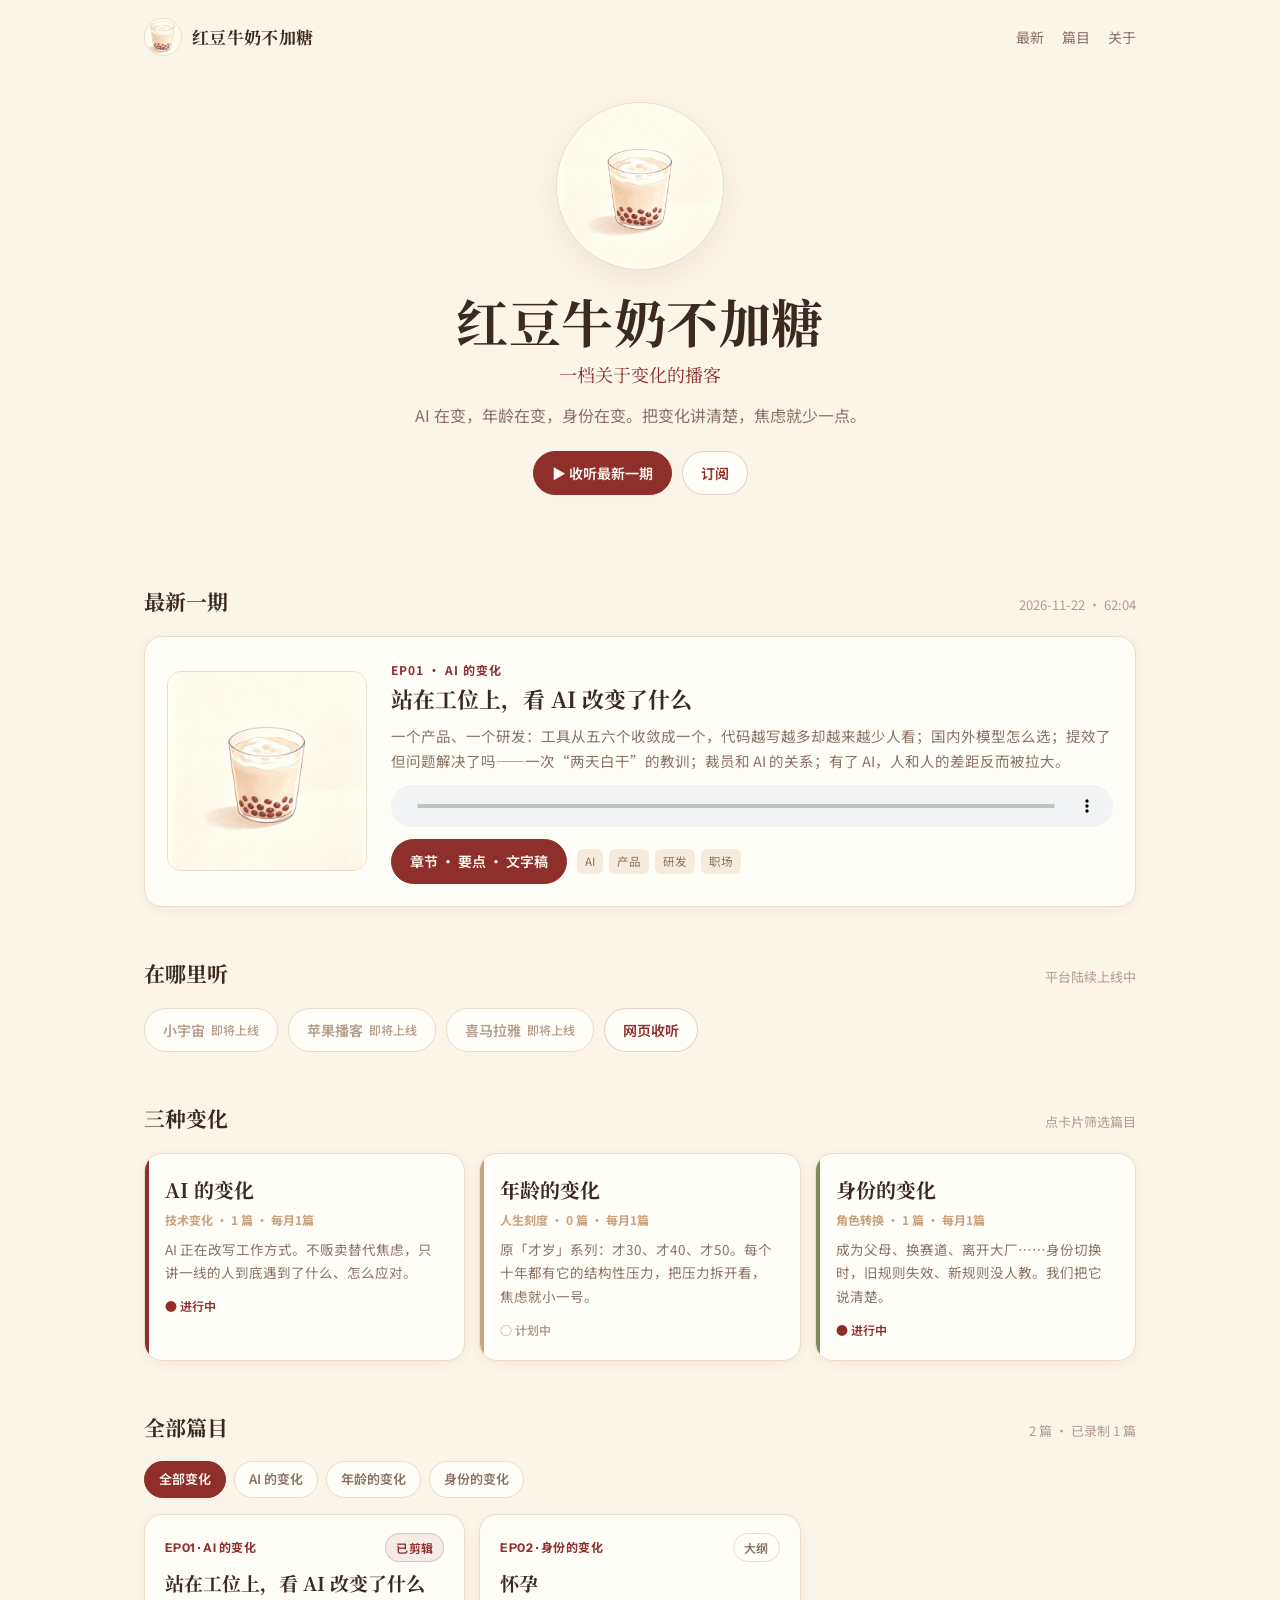
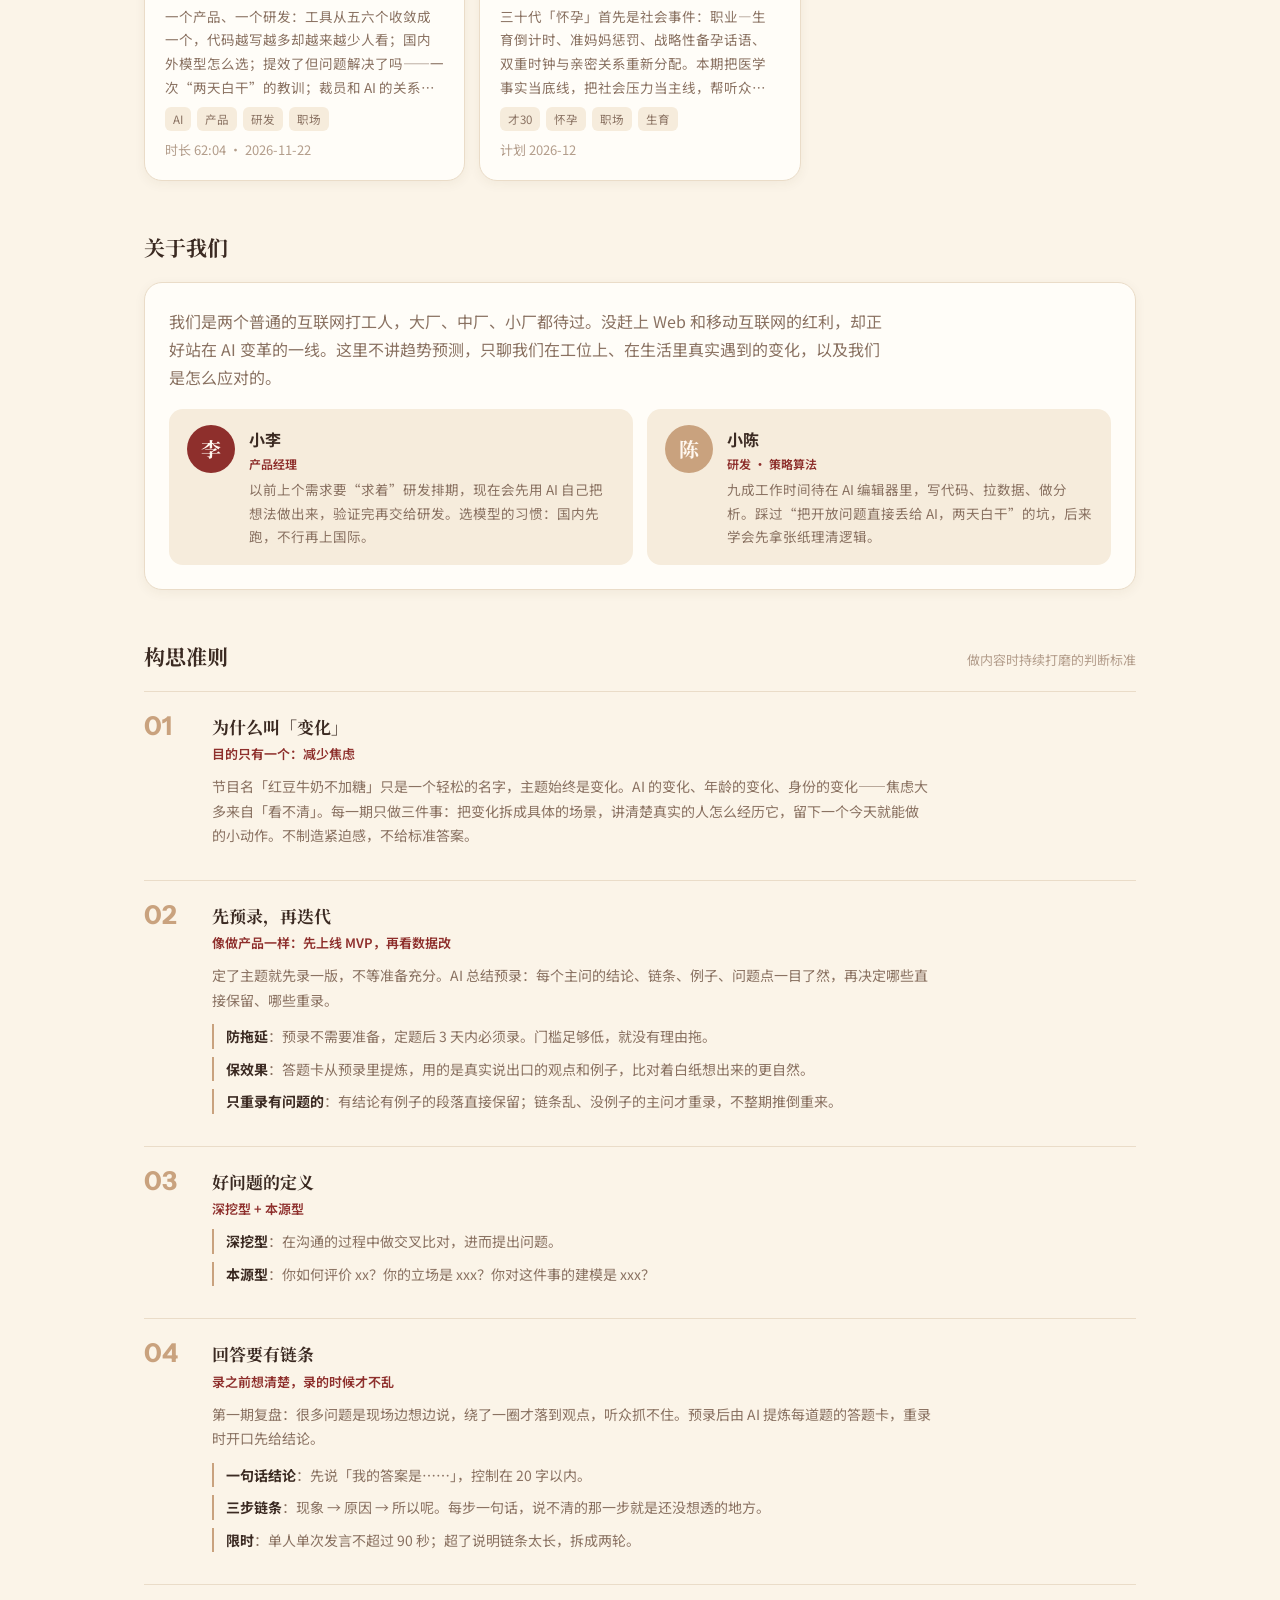
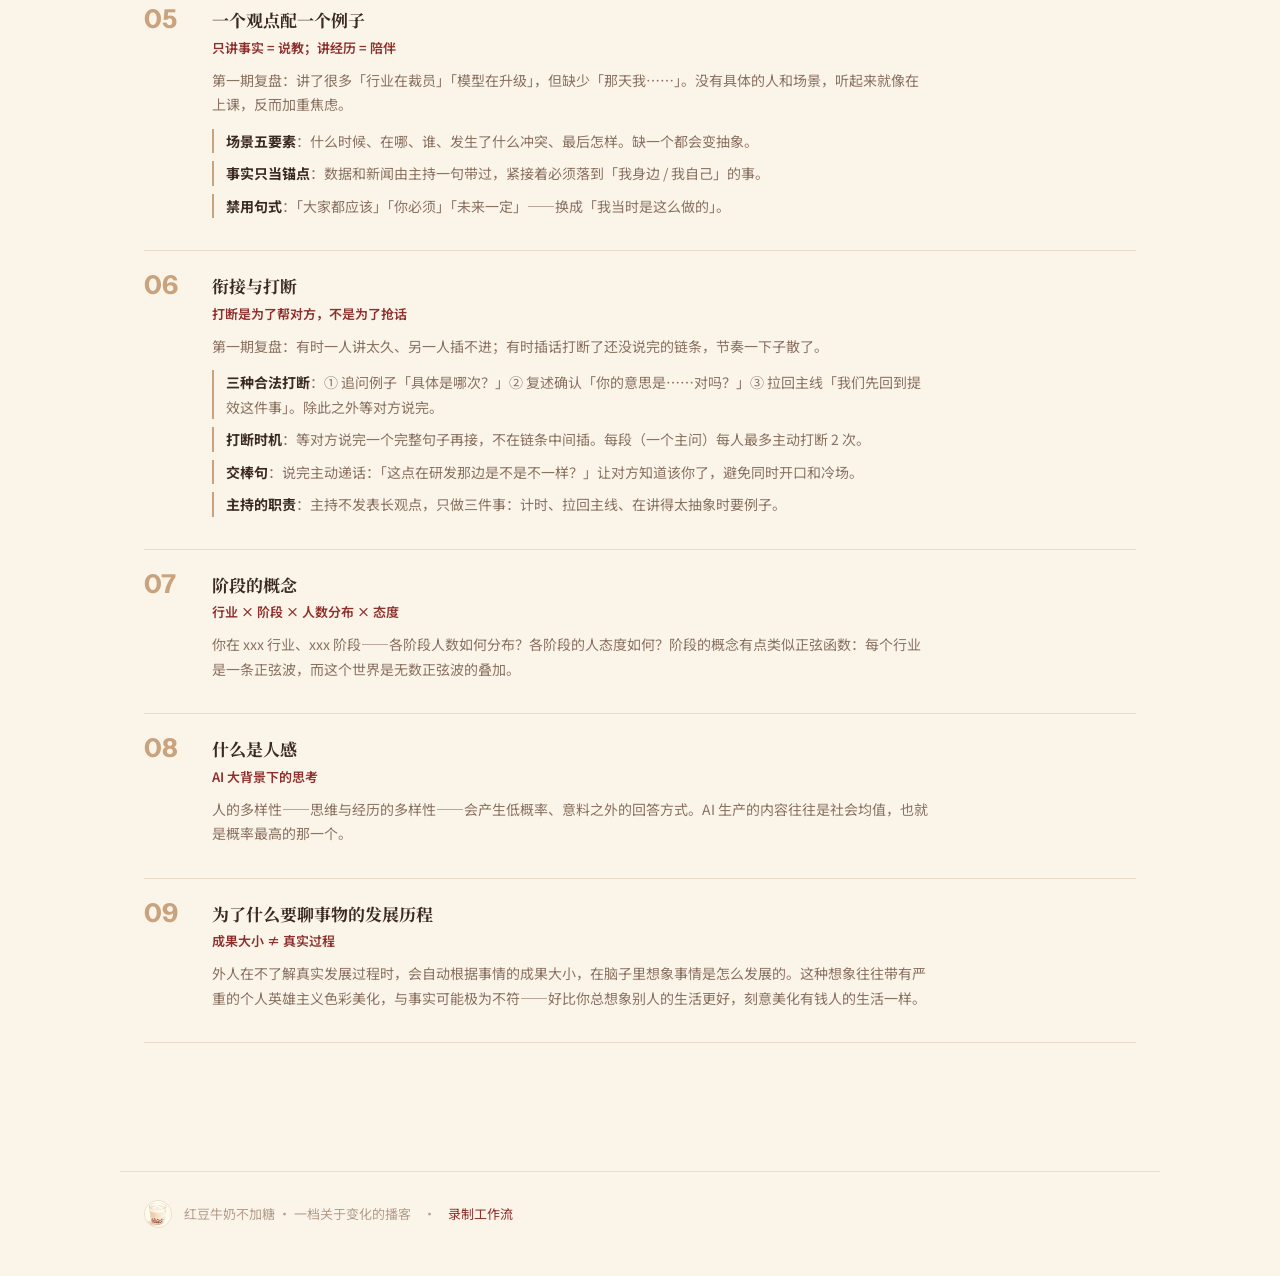
==== commit cb0e8ec8: "工作流：先预录、AI 总结、按需重录 Co-authored-by: Cursor <cursoragent@cursor.com>" ====
--- a/docs/index.html
+++ b/docs/index.html
@@ -85,6 +85,7 @@
   <script>
     const STATUS_LABEL = {
       outline: '大纲',
+      prerecorded: '已预录',
       draft: '草稿',
       edited: '已剪辑',
       published: '已发布',
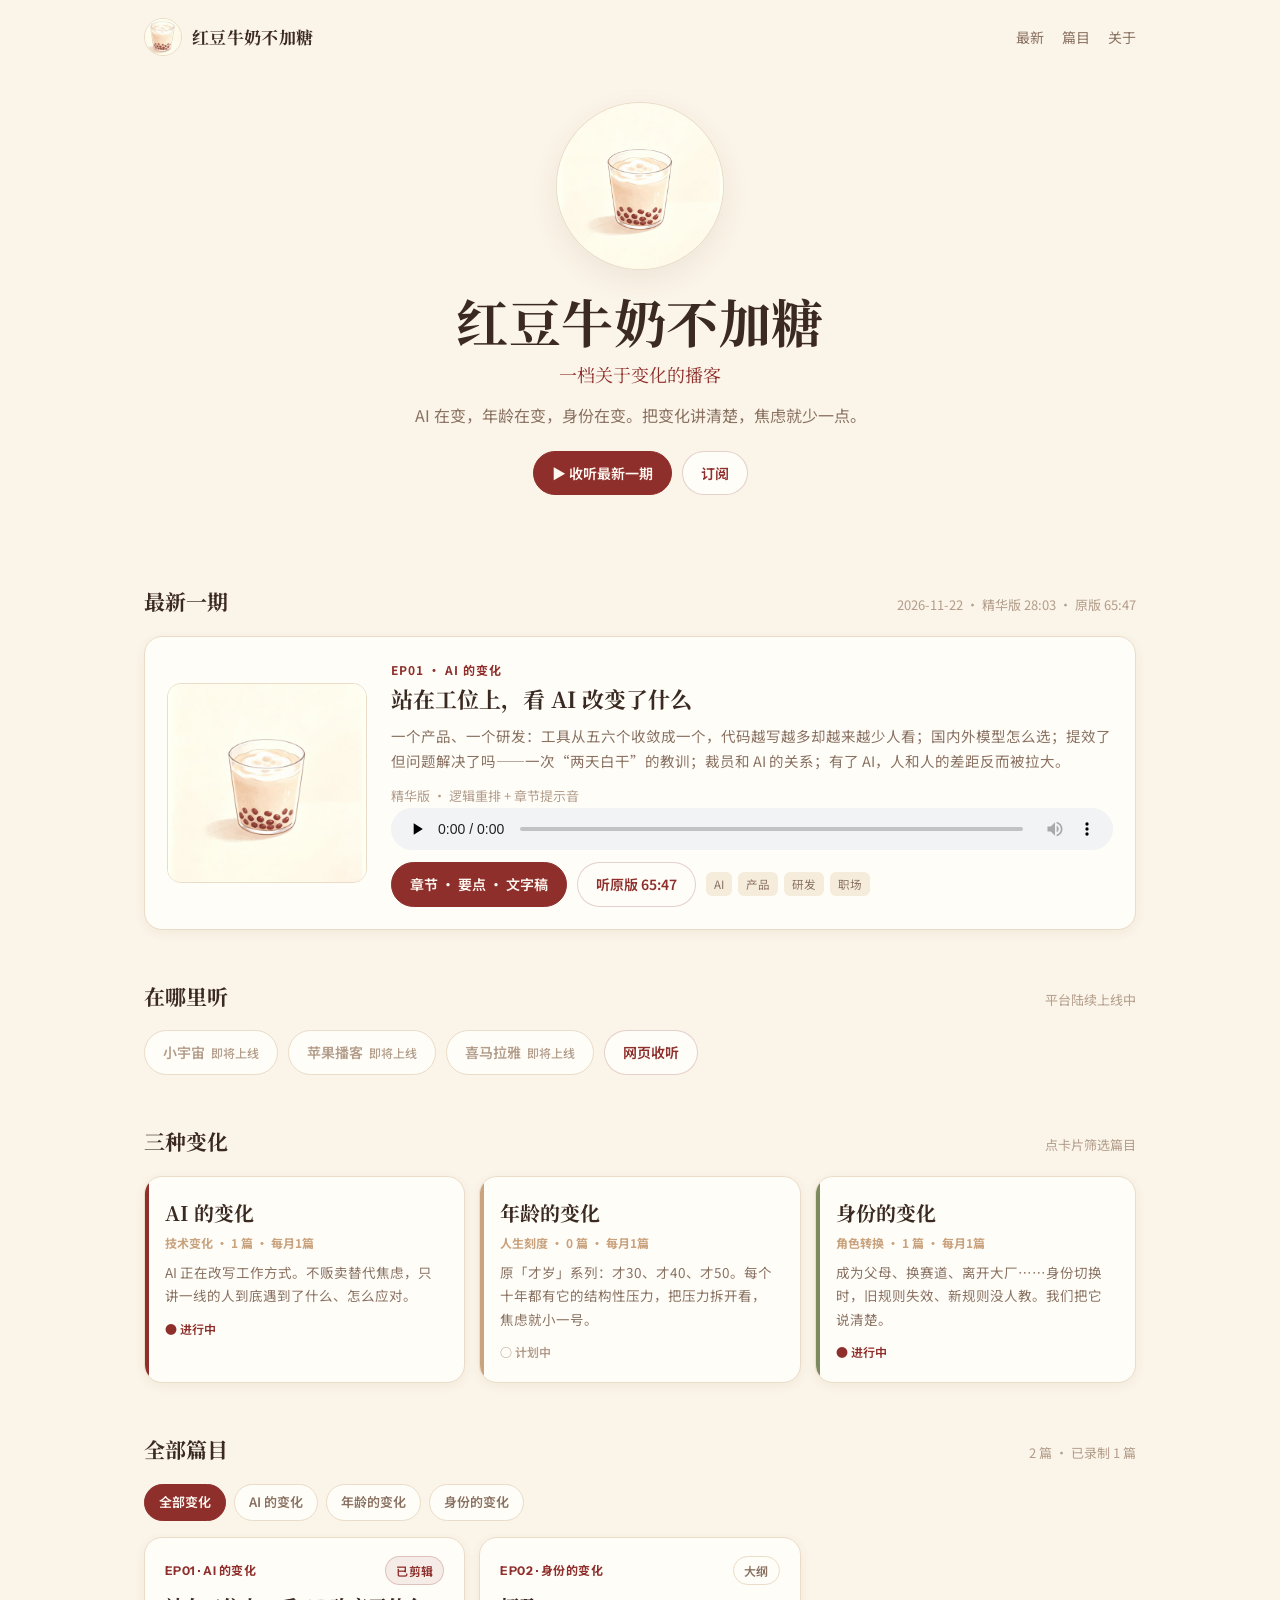
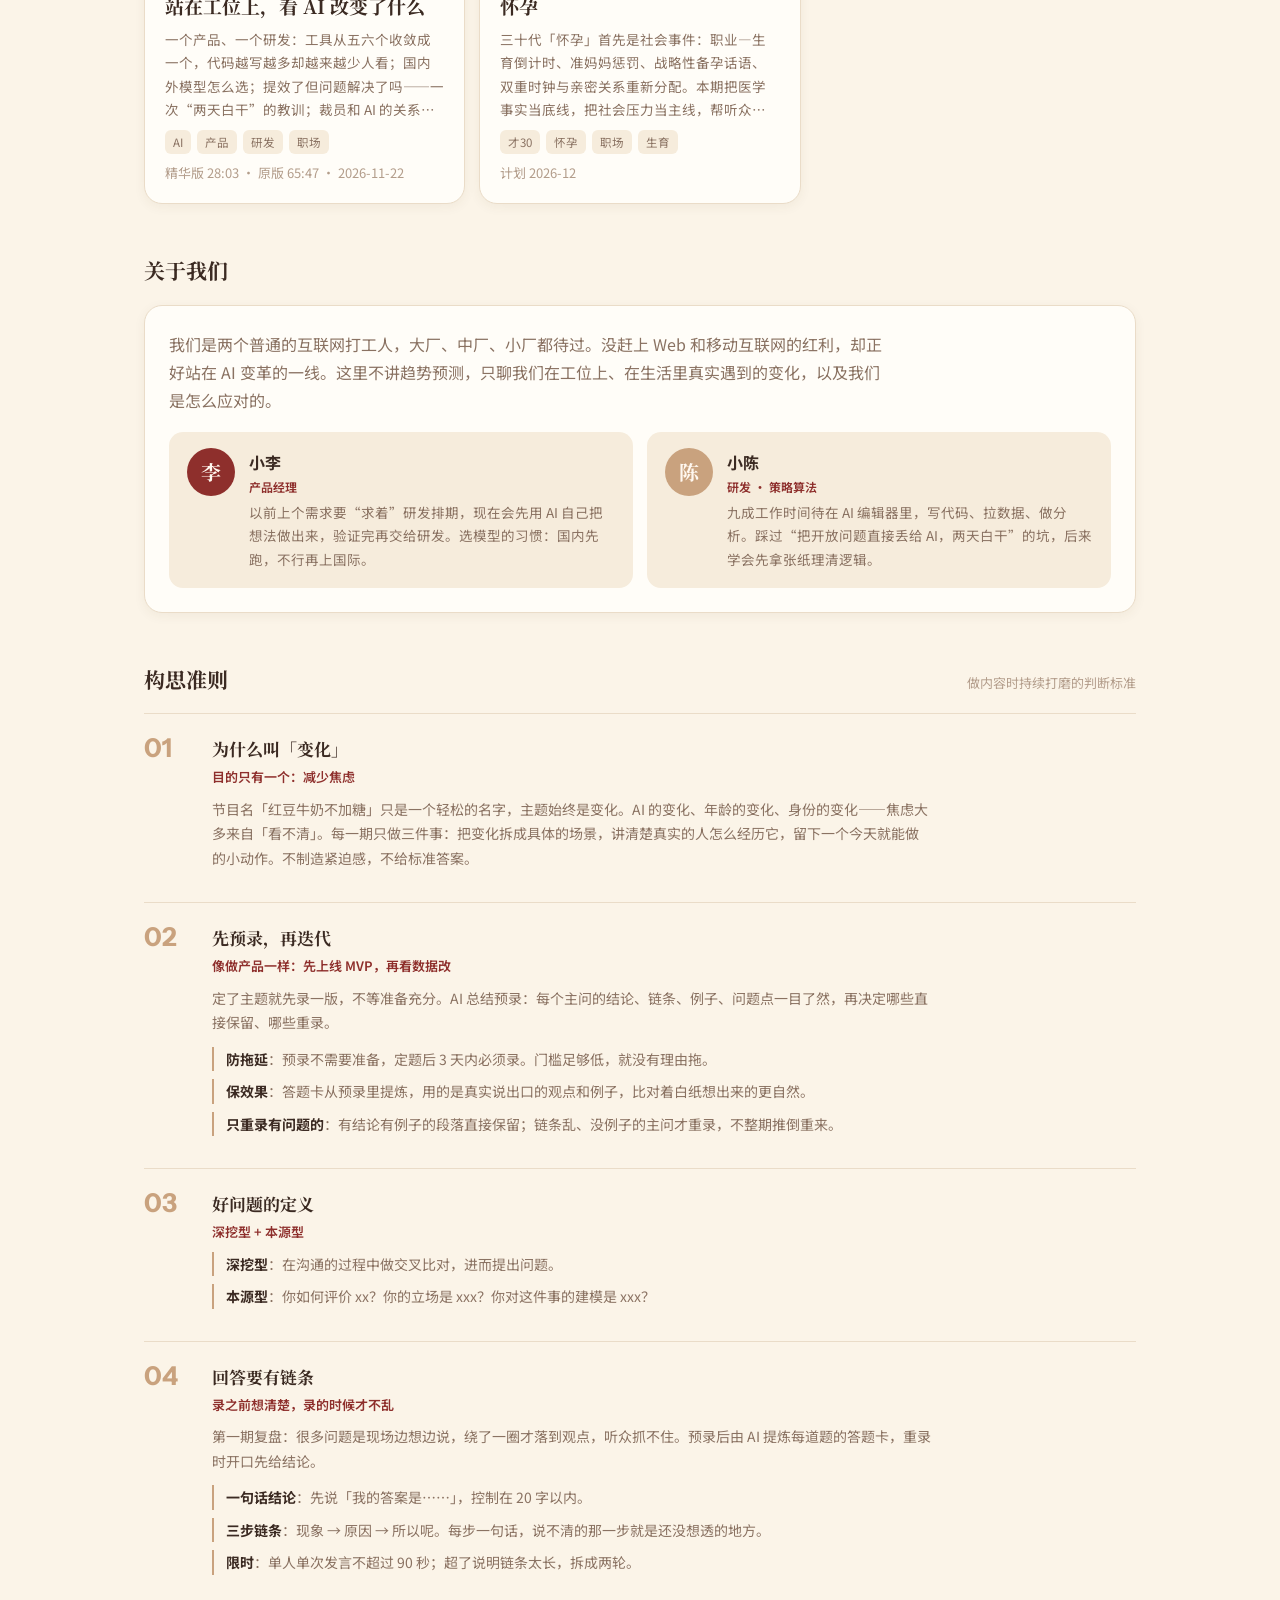
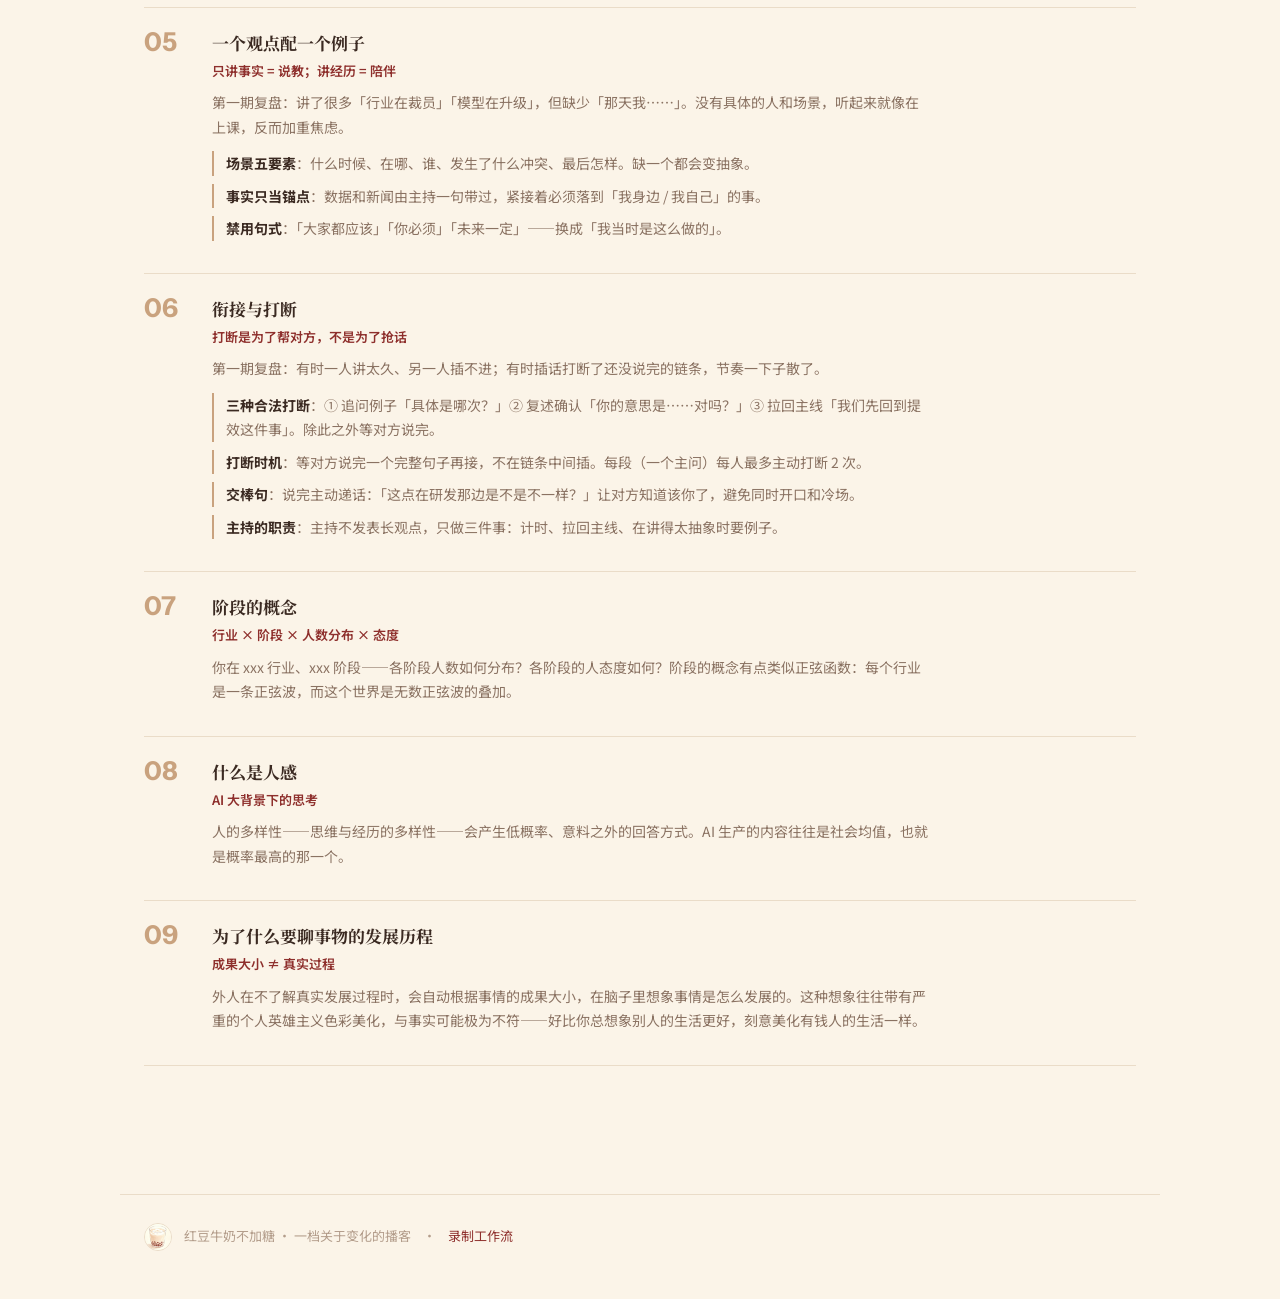
==== commit 8826acce: "EP01 剪两个版本：原版只修口误，精华版 28 分钟逻辑重组 + 章节提示音 Co-authored-by: Cursor <cursoragent@cursor.com>" ====
--- a/docs/index.html
+++ b/docs/index.html
@@ -134,7 +134,9 @@
       }
       const ep = recorded[recorded.length - 1];
       const o = ep.outputs || {};
-      document.getElementById('latest-sub').textContent = `${ep.date} · ${ep.duration}`;
+      document.getElementById('latest-sub').textContent = ep.duration_highlight
+        ? `${ep.date} · 精华版 ${ep.duration_highlight} · 原版 ${ep.duration}`
+        : `${ep.date} · ${ep.duration}`;
       el.innerHTML = `
         <article class="card latest">
           <div class="cover"><img src="assets/logo.jpg" alt=""></div>
@@ -142,9 +144,11 @@
             <div class="kicker">EP${String(ep.episode).padStart(2, '0')} · ${escapeHtml(ep.series_title || '')}</div>
             <h3>${escapeHtml(ep.title)}</h3>
             <p>${escapeHtml(ep.summary || '')}</p>
-            ${o.audio ? `<audio class="plain" controls preload="none" src="${o.audio}"></audio>` : ''}
+            ${o.audio_highlight ? '<div class="note">精华版 · 逻辑重排 + 章节提示音</div>' : ''}
+            ${o.audio ? `<audio class="plain" controls preload="none" src="${o.audio_highlight || o.audio}"></audio>` : ''}
             <div class="row">
               ${o.outline ? `<a class="btn" href="${o.outline}">章节 · 要点 · 文字稿</a>` : ''}
+              ${o.audio_highlight && o.outline ? `<a class="btn ghost" href="${o.outline}?v=full">听原版 ${ep.duration}</a>` : ''}
               <div class="tags">${(ep.tags || []).slice(0, 4).map(t => `<span class="tag">${escapeHtml(t)}</span>`).join('')}</div>
             </div>
           </div>
@@ -253,7 +257,7 @@
         const tagHtml = (ep.tags || []).slice(0, 4).map(t => `<span class="tag">${escapeHtml(t)}</span>`).join('');
         const recorded = RECORDED.has(ep.status);
         const foot = recorded && ep.duration
-          ? `<span class="note">时长 ${ep.duration} · ${ep.date}</span>`
+          ? `<span class="note">${ep.duration_highlight ? `精华版 ${ep.duration_highlight} · 原版 ${ep.duration}` : `时长 ${ep.duration}`} · ${ep.date}</span>`
           : ep.planned_month ? `<span class="note">计划 ${ep.planned_month}</span>` : '';
         const inner = `
           <div class="ep-top">
--- a/docs/assets/site.css
+++ b/docs/assets/site.css
@@ -116,6 +116,16 @@
   border-radius: 6px; padding: 1px 7px; cursor: pointer; white-space: nowrap;
 }
 .ts:hover { background: rgba(142, 47, 44, 0.16); }
+.ts.off { color: var(--faint); background: var(--paper-2); border-color: var(--line); cursor: help; text-decoration: line-through; }
+
+.versions { display: flex; gap: 6px; margin-bottom: 10px; }
+.versions button {
+  font: inherit; font-size: 13px; font-weight: 600; cursor: pointer;
+  padding: 5px 14px; border-radius: 999px;
+  border: 1px solid var(--line); background: var(--paper); color: var(--muted);
+}
+.versions button:hover { color: var(--bean); border-color: var(--bean-line); }
+.versions button.on { background: var(--bean); border-color: var(--bean); color: #fff8f0; }
 
 .meta {
   display: grid; grid-template-columns: repeat(auto-fit, minmax(150px, 1fr)); gap: 12px;
